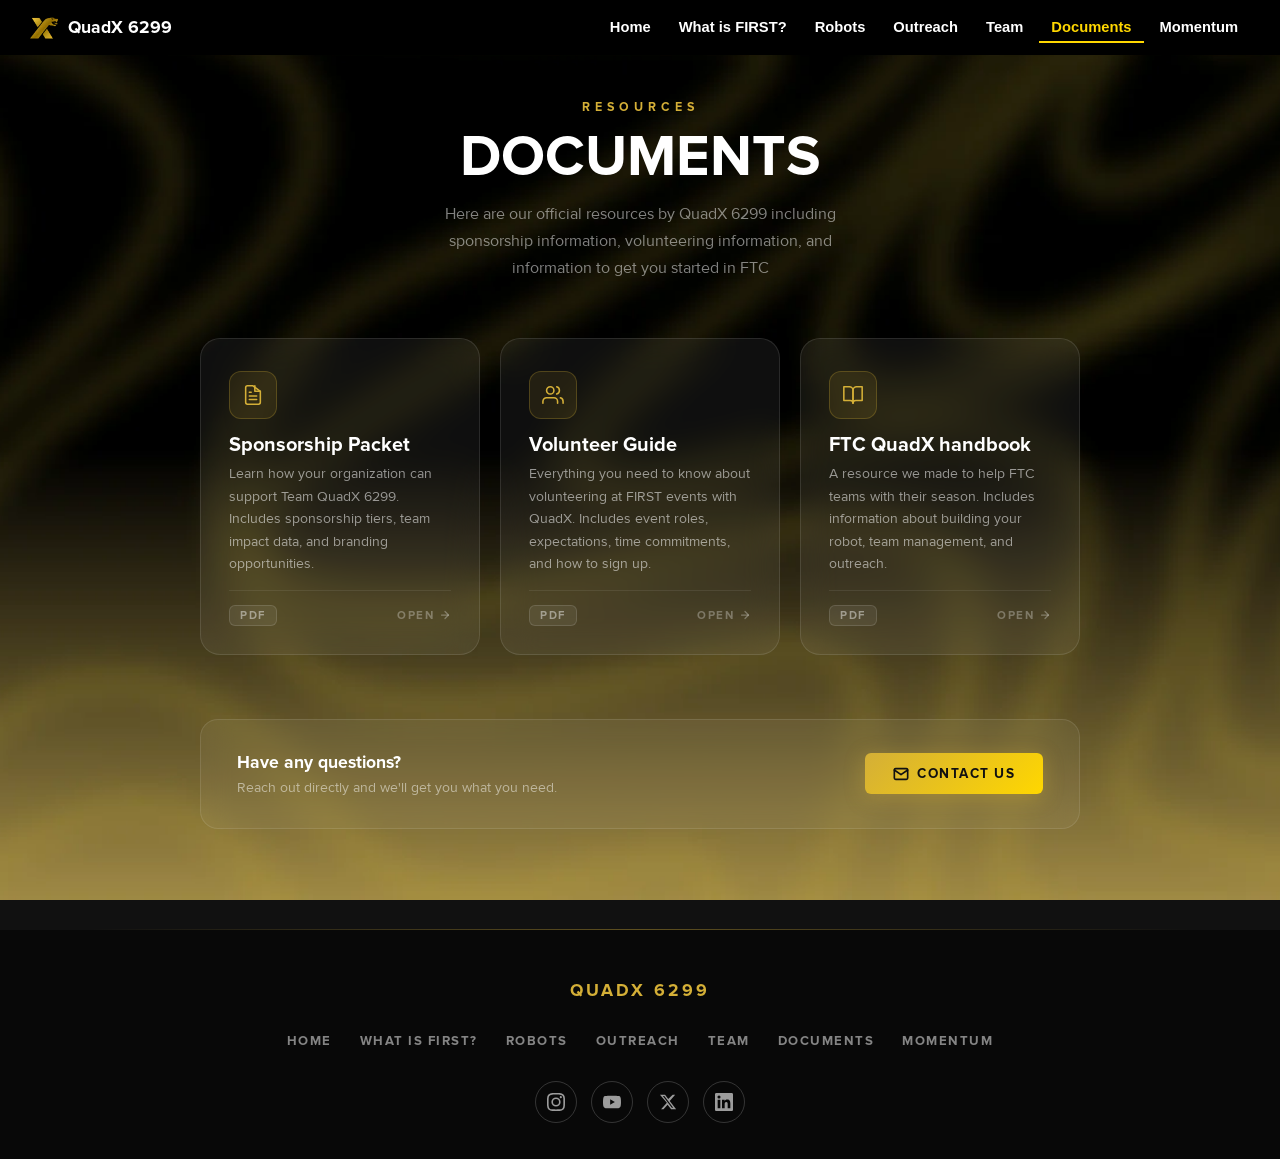
==== docs.html @ aa4e90a4 "Add files via upload" ====
<!DOCTYPE html>
<html lang="en">
<head>
  <meta charset="UTF-8">
  <meta name="viewport" content="width=device-width, initial-scale=1.0">
  <title>Documents – QuadX 6299</title>
  <link rel="icon" type="image/webp" href="GOLD-Logo.webp">
  <script src="shared.js"></script>
  <style>
    @font-face {
      font-family: 'Proxima Nova';
      font-weight: 400;
      font-style: normal;
      src: url('Proxima-Nova/proximanova_regular.ttf') format('truetype');
    }
    @font-face {
      font-family: 'Proxima Nova';
      font-weight: 700;
      font-style: normal;
      src: url('Proxima-Nova/proximanova_bold.otf') format('opentype');
    }
    @font-face {
      font-family: 'Proxima Nova';
      font-weight: 900;
      font-style: normal;
      src: url('Proxima-Nova/proximanova_bold.otf') format('opentype');
    }

    :root {
      --font-primary: 'Proxima Nova', Arial, Helvetica, sans-serif;
      --gold:  #D4AF37;
      --gold2: #FFD700;
      --nav-h: 55px;
    }

    *, *::before, *::after { box-sizing: border-box; }

    html, body {
      margin: 0; padding: 0;
      overflow-x: hidden;
      min-height: 100vh;
      font-family: var(--font-primary);
      color: #fff;
      background-color: #111;
    }

    body {
      background-image: url(website-background.webp);
      background-size: cover;
      background-position: center;
      background-repeat: no-repeat;
      background-attachment: fixed;
    }

    main { padding-top: var(--nav-h); }

    /* ── SCROLL REVEAL ── */
    @keyframes fadeSlideUp {
      from { opacity: 0; transform: translateY(32px); }
      to   { opacity: 1; transform: translateY(0); }
    }
    .reveal { opacity: 0; transform: translateY(32px); }
    .reveal.visible { animation: fadeSlideUp 0.65s cubic-bezier(0.22, 1, 0.36, 1) forwards; }
    .reveal.d1 { animation-delay: 0.06s; }
    .reveal.d2 { animation-delay: 0.14s; }
    .reveal.d3 { animation-delay: 0.22s; }
    .reveal.d4 { animation-delay: 0.30s; }
    .reveal.d5 { animation-delay: 0.38s; }

    /* ── PAGE WRAPPER ── */
    #docs-page {
      padding: 60px 5% 100px;
      display: flex;
      flex-direction: column;
      align-items: center;
    }

    /* ── PAGE HEADER ── */
    .page-header {
      text-align: center;
      margin-bottom: 56px;
      padding: 40px 0 0;
    }

    .section-label {
      font-size: 0.78rem;
      font-weight: 700;
      letter-spacing: 5px;
      text-transform: uppercase;
      color: var(--gold);
      display: block;
      margin-bottom: 14px;
    }

    .page-title {
      font-family: var(--font-primary);
      font-weight: 900;
      font-size: clamp(2.4rem, 5vw, 3.6rem);
      margin: 0 0 14px;
      line-height: 1;
      color: #fff;
    }

    .page-subtitle {
      font-size: 1rem;
      color: rgba(255,255,255,0.5);
      max-width: 460px;
      line-height: 1.7;
      margin: 0 auto;
    }

    /* ── DOCS GRID ── */
    .docs-grid {
      display: grid;
      grid-template-columns: repeat(auto-fit, minmax(280px, 1fr));
      gap: 20px;
      width: 100%;
      max-width: 880px;
    }

    /* ── DOC CARD ── */
    .doc-card {
      position: relative;
      background: rgba(255,255,255,0.06);
      backdrop-filter: blur(18px);
      -webkit-backdrop-filter: blur(18px);
      border: 1px solid rgba(255,255,255,0.11);
      border-radius: 20px;
      padding: 32px 28px 28px;
      display: flex;
      flex-direction: column;
      gap: 14px;
      text-decoration: none;
      color: #fff;
      overflow: hidden;
      transition: transform 0.35s cubic-bezier(0.22, 1, 0.36, 1),
                  border-color 0.3s ease,
                  background 0.3s ease,
                  box-shadow 0.3s ease;
    }

    /* Subtle gold shimmer on top edge */
    .doc-card::before {
      content: '';
      position: absolute;
      top: 0; left: 0; right: 0;
      height: 1px;
      background: linear-gradient(90deg, transparent, rgba(212,175,55,0.5), transparent);
      opacity: 0;
      transition: opacity 0.3s ease;
    }

    .doc-card:hover {
      transform: translateY(-6px) scale(1.015);
      border-color: rgba(212,175,55,0.4);
      background: rgba(255,255,255,0.1);
      box-shadow: 0 16px 48px rgba(0,0,0,0.4), 0 0 0 1px rgba(212,175,55,0.1);
    }

    .doc-card:hover::before { opacity: 1; }

    /* ── CARD ICON ── */
    .doc-icon {
      width: 48px;
      height: 48px;
      border-radius: 12px;
      background: rgba(212,175,55,0.1);
      border: 1px solid rgba(212,175,55,0.25);
      display: flex;
      align-items: center;
      justify-content: center;
      flex-shrink: 0;
      transition: background 0.3s ease, border-color 0.3s ease;
    }

    .doc-card:hover .doc-icon {
      background: rgba(212,175,55,0.18);
      border-color: rgba(212,175,55,0.5);
    }

    .doc-icon svg {
      width: 22px;
      height: 22px;
      stroke: var(--gold);
      fill: none;
      stroke-width: 1.7;
      stroke-linecap: round;
      stroke-linejoin: round;
    }

    /* ── CARD TEXT ── */
    .doc-info { flex: 1; }

    .doc-type {
      font-size: 0.68rem;
      font-weight: 700;
      letter-spacing: 3px;
      text-transform: uppercase;
      color: var(--gold);
      opacity: 0.75;
      margin-bottom: 6px;
    }

    .doc-name {
      font-family: var(--font-primary);
      font-weight: 900;
      font-size: 1.25rem;
      color: #fff;
      margin: 0 0 6px;
      line-height: 1.2;
    }

    .doc-desc {
      font-size: 0.88rem;
      color: rgba(255,255,255,0.55);
      line-height: 1.6;
      margin: 0;
    }

    /* ── CARD FOOTER ── */
    .doc-footer {
      display: flex;
      align-items: center;
      justify-content: space-between;
      padding-top: 14px;
      border-top: 1px solid rgba(255,255,255,0.08);
    }

    .doc-format {
      display: inline-flex;
      align-items: center;
      gap: 5px;
      background: rgba(255,255,255,0.07);
      border: 1px solid rgba(255,255,255,0.12);
      border-radius: 6px;
      padding: 3px 10px;
      font-size: 0.7rem;
      font-weight: 700;
      letter-spacing: 1.5px;
      text-transform: uppercase;
      color: rgba(255,255,255,0.45);
    }

    .doc-arrow {
      display: inline-flex;
      align-items: center;
      gap: 5px;
      font-size: 0.72rem;
      font-weight: 700;
      letter-spacing: 1.5px;
      text-transform: uppercase;
      color: rgba(255,255,255,0.3);
      transition: color 0.2s, gap 0.2s;
    }

    .doc-arrow svg {
      width: 12px;
      height: 12px;
      stroke: currentColor;
      fill: none;
      stroke-width: 2.5;
      stroke-linecap: round;
      stroke-linejoin: round;
      transition: transform 0.2s;
    }

    .doc-card:hover .doc-arrow {
      color: var(--gold);
      gap: 8px;
    }

    .doc-card:hover .doc-arrow svg { transform: translateX(2px); }

    /* ── SECTION DIVIDER ── */
    .section-divider {
      width: 90%;
      max-width: 1100px;
      margin: 0 auto;
      height: 1px;
      background: linear-gradient(90deg, transparent, rgba(212,175,55,0.4), transparent);
    }

    /* ── CONTACT NUDGE ── */
    .contact-nudge {
      margin-top: 64px;
      width: 100%;
      max-width: 880px;
      background: rgba(255,255,255,0.05);
      backdrop-filter: blur(14px);
      -webkit-backdrop-filter: blur(14px);
      border: 1px solid rgba(255,255,255,0.1);
      border-radius: 18px;
      padding: 32px 36px;
      display: flex;
      align-items: center;
      justify-content: space-between;
      gap: 24px;
      flex-wrap: wrap;
    }

    .nudge-text h3 {
      font-family: var(--font-primary);
      font-weight: 900;
      font-size: 1.1rem;
      margin: 0 0 6px;
    }

    .nudge-text p {
      font-size: 0.9rem;
      color: rgba(255,255,255,0.5);
      margin: 0;
    }

    .nudge-btn {
      display: inline-flex;
      align-items: center;
      gap: 8px;
      padding: 12px 28px;
      background: linear-gradient(135deg, #D4AF37, #FFD700);
      color: #111;
      font-family: var(--font-primary);
      font-weight: 900;
      font-size: 0.85rem;
      letter-spacing: 1.5px;
      text-transform: uppercase;
      text-decoration: none;
      border-radius: 6px;
      transition: transform 0.25s ease, box-shadow 0.25s ease;
      box-shadow: 0 4px 20px rgba(212,175,55,0.35);
      white-space: nowrap;
    }

    .nudge-btn:hover {
      transform: translateY(-2px);
      box-shadow: 0 8px 32px rgba(212,175,55,0.5);
    }

    /* ── FOOTER ── */
    footer { padding: 50px 40px 36px; display: flex; flex-direction: column; align-items: center; gap: 28px; background: rgba(0,0,0,0.55); }
    .footer-logo { font-size: 1.1rem; font-weight: 900; letter-spacing: 3px; text-transform: uppercase; color: var(--gold); }
    .footer-links { display: flex; flex-wrap: wrap; gap: 6px 4px; justify-content: center; }
    .footer-links a { color: rgba(255,255,255,0.5); text-decoration: none; font-size: 0.82rem; font-weight: 700; letter-spacing: 1.5px; text-transform: uppercase; padding: 4px 12px; transition: color 0.2s; }
    .footer-links a:hover { color: var(--gold); }
    .social-links { display: flex; gap: 14px; }
    .social-link { width: 42px; height: 42px; border: 1.5px solid rgba(255,255,255,0.18); border-radius: 50%; display: flex; align-items: center; justify-content: center; color: rgba(255,255,255,0.6); text-decoration: none; transition: border-color 0.25s, color 0.25s, transform 0.25s; }
    .social-link:hover { border-color: var(--gold); color: var(--gold); transform: translateY(-3px); box-shadow: 0 0 12px rgba(212,175,55,0.7), 0 0 30px rgba(212,175,55,0.35); }
    .social-link svg { width: 18px; height: 18px; fill: currentColor; }

    /* ── RESPONSIVE ── */
    @media (max-width: 620px) {
      .docs-grid { grid-template-columns: 1fr; }
      .contact-nudge { flex-direction: column; text-align: center; }
    }
  </style>
</head>
<body>
  <div id="nav-mount"></div>

  <main id="docs-page">

    <!-- ── PAGE HEADER ── -->
    <header class="page-header">
      <span class="section-label reveal">Resources</span>
      <h1 class="page-title reveal d1">DOCUMENTS</h1>
      <p class="page-subtitle reveal d2">Here are our official resources by QuadX 6299 including sponsorship information, volunteering information, and information to get you started in FTC</p>
    </header>

    <!-- ── DOC CARDS ── -->
    <div class="docs-grid">

      <!-- Sponsorship Packet -->
      <a class="doc-card reveal d1" href="sponsor.pdf" target="_blank" rel="noopener">
        <div class="doc-icon">
          <svg viewBox="0 0 24 24">
            <path d="M12 2H6a2 2 0 0 0-2 2v16a2 2 0 0 0 2 2h12a2 2 0 0 0 2-2V8z"/>
            <polyline points="14 2 14 8 20 8"/>
            <line x1="16" y1="13" x2="8" y2="13"/>
            <line x1="16" y1="17" x2="8" y2="17"/>
            <polyline points="10 9 9 9 8 9"/>
          </svg>
        </div>
        <div class="doc-info">
          <h2 class="doc-name">Sponsorship Packet</h2>
          <p class="doc-desc">Learn how your organization can support Team QuadX 6299. Includes sponsorship tiers, team impact data, and branding opportunities.</p>
        </div>
        <div class="doc-footer">
          <span class="doc-format">PDF</span>
          <span class="doc-arrow">
            Open
            <svg viewBox="0 0 24 24"><line x1="5" y1="12" x2="19" y2="12"/><polyline points="12 5 19 12 12 19"/></svg>
          </span>
        </div>
      </a>

      <!-- Volunteer Guide -->
      <a class="doc-card reveal d2" href="volunteer.pdf" target="_blank" rel="noopener">
        <div class="doc-icon">
          <svg viewBox="0 0 24 24">
            <path d="M17 21v-2a4 4 0 0 0-4-4H5a4 4 0 0 0-4 4v2"/>
            <circle cx="9" cy="7" r="4"/>
            <path d="M23 21v-2a4 4 0 0 0-3-3.87"/>
            <path d="M16 3.13a4 4 0 0 1 0 7.75"/>
          </svg>
        </div>
        <div class="doc-info">
          <h2 class="doc-name">Volunteer Guide</h2>
          <p class="doc-desc">Everything you need to know about volunteering at FIRST events with QuadX. Includes event roles, expectations, time commitments, and how to sign up.</p>
        </div>
        <div class="doc-footer">
          <span class="doc-format">PDF</span>
          <span class="doc-arrow">
            Open
            <svg viewBox="0 0 24 24"><line x1="5" y1="12" x2="19" y2="12"/><polyline points="12 5 19 12 12 19"/></svg>
          </span>
        </div>
      </a>

      <!-- FTC Game Manual -->
      <a class="doc-card reveal d3" href="https://ftc-resources.firstinspires.org/file/ftc/game/manual" target="_blank" rel="noopener">
        <div class="doc-icon">
          <svg viewBox="0 0 24 24">
            <path d="M2 3h6a4 4 0 0 1 4 4v14a3 3 0 0 0-3-3H2z"/>
            <path d="M22 3h-6a4 4 0 0 0-4 4v14a3 3 0 0 1 3-3h7z"/>
          </svg>
        </div>
        <div class="doc-info">
          <h2 class="doc-name">FTC QuadX handbook</h2>
          <p class="doc-desc">A resource we made to help FTC teams with their season. Includes information about building your robot, team management, and outreach.</p>
        </div>
        <div class="doc-footer">
          <span class="doc-format">PDF</span>
          <span class="doc-arrow">
            Open
            <svg viewBox="0 0 24 24"><line x1="5" y1="12" x2="19" y2="12"/><polyline points="12 5 19 12 12 19"/></svg>
          </span>
        </div>
      </a>

    </div>

    <!-- ── CONTACT NUDGE ── -->
    <div class="contact-nudge reveal">
      <div class="nudge-text">
        <h3>Have any questions?</h3>
        <p>Reach out directly and we'll get you what you need.</p>
      </div>
      <a href="mailto:teamquadx6299@gmail.com" class="nudge-btn">
        <svg width="16" height="16" viewBox="0 0 24 24" fill="none" stroke="currentColor" stroke-width="2.5" stroke-linecap="round" stroke-linejoin="round"><path d="M4 4h16c1.1 0 2 .9 2 2v12c0 1.1-.9 2-2 2H4c-1.1 0-2-.9-2-2V6c0-1.1.9-2 2-2z"/><polyline points="22,6 12,13 2,6"/></svg>
        Contact Us
      </a>
    </div>

  </main>

  <div class="section-divider"></div>

  <footer>
    <div class="footer-logo">QuadX 6299</div>
    <div class="footer-links">
      <a href="index.html">Home</a>
      <a href="first.html">What is FIRST?</a>
      <a href="robots.html">Robots</a>
      <a href="outreach.html">Outreach</a>
      <a href="team.html">Team</a>
      <a href="docs.html">Documents</a>
      <a href="momentum.html">Momentum</a>
    </div>
    <div class="social-links">
      <a href="https://instagram.com/YOUR_HANDLE" class="social-link" target="_blank" rel="noopener" aria-label="Instagram">
        <svg viewBox="0 0 24 24"><path d="M12 2.163c3.204 0 3.584.012 4.85.07 3.252.148 4.771 1.691 4.919 4.919.058 1.265.069 1.645.069 4.849 0 3.205-.012 3.584-.069 4.849-.149 3.225-1.664 4.771-4.919 4.919-1.266.058-1.644.07-4.85.07-3.204 0-3.584-.012-4.849-.07-3.26-.149-4.771-1.699-4.919-4.92-.058-1.265-.07-1.644-.07-4.849 0-3.204.013-3.583.07-4.849.149-3.227 1.664-4.771 4.919-4.919 1.266-.057 1.645-.069 4.849-.069zM12 0C8.741 0 8.333.014 7.053.072 2.695.272.273 2.69.073 7.052.014 8.333 0 8.741 0 12c0 3.259.014 3.668.072 4.948.2 4.358 2.618 6.78 6.98 6.98C8.333 23.986 8.741 24 12 24c3.259 0 3.668-.014 4.948-.072 4.354-.2 6.782-2.618 6.979-6.98.059-1.28.073-1.689.073-4.948 0-3.259-.014-3.667-.072-4.947-.196-4.354-2.617-6.78-6.979-6.98C15.668.014 15.259 0 12 0zm0 5.838a6.162 6.162 0 1 0 0 12.324 6.162 6.162 0 0 0 0-12.324zM12 16a4 4 0 1 1 0-8 4 4 0 0 1 0 8zm6.406-11.845a1.44 1.44 0 1 0 0 2.881 1.44 1.44 0 0 0 0-2.881z"/></svg>
      </a>
      <a href="https://youtube.com/@YOUR_CHANNEL" class="social-link" target="_blank" rel="noopener" aria-label="YouTube">
        <svg viewBox="0 0 24 24"><path d="M23.498 6.186a3.016 3.016 0 0 0-2.122-2.136C19.505 3.545 12 3.545 12 3.545s-7.505 0-9.377.505A3.017 3.017 0 0 0 .502 6.186C0 8.07 0 12 0 12s0 3.93.502 5.814a3.016 3.016 0 0 0 2.122 2.136c1.871.505 9.376.505 9.376.505s7.505 0 9.377-.505a3.015 3.015 0 0 0 2.122-2.136C24 15.93 24 12 24 12s0-3.93-.502-5.814zM9.545 15.568V8.432L15.818 12l-6.273 3.568z"/></svg>
      </a>
      <a href="https://x.com/YOUR_HANDLE" class="social-link" target="_blank" rel="noopener" aria-label="X / Twitter">
        <svg viewBox="0 0 24 24"><path d="M18.244 2.25h3.308l-7.227 8.26 8.502 11.24H16.17l-4.714-6.231-5.401 6.231H2.747l7.73-8.835L1.254 2.25H8.08l4.259 5.631 5.905-5.631zm-1.161 17.52h1.833L7.084 4.126H5.117z"/></svg>
      </a>
      <a href="https://linkedin.com/company/YOUR_PAGE" class="social-link" target="_blank" rel="noopener" aria-label="LinkedIn">
        <svg viewBox="0 0 24 24"><path d="M20.447 20.452h-3.554v-5.569c0-1.328-.027-3.037-1.852-3.037-1.853 0-2.136 1.445-2.136 2.939v5.667H9.351V9h3.414v1.561h.046c.477-.9 1.637-1.85 3.37-1.85 3.601 0 4.267 2.37 4.267 5.455v6.286zM5.337 7.433a2.062 2.062 0 0 1-2.063-2.065 2.064 2.064 0 1 1 2.063 2.065zm1.782 13.019H3.555V9h3.564v11.452zM22.225 0H1.771C.792 0 0 .774 0 1.729v20.542C0 23.227.792 24 1.771 24h20.451C23.2 24 24 23.227 24 22.271V1.729C24 .774 23.2 0 22.222 0h.003z"/></svg>
      </a>
    </div>
  </footer>

  <script>document.addEventListener('DOMContentLoaded', () => renderNav('docs'));</script>

  <script>
    const observer = new IntersectionObserver((entries) => {
      entries.forEach(entry => {
        if (entry.isIntersecting) {
          entry.target.classList.add('visible');
          observer.unobserve(entry.target);
        }
      });
    }, { threshold: 0.1 });

    document.addEventListener('DOMContentLoaded', () => {
      document.querySelectorAll('.reveal').forEach(el => observer.observe(el));
    });
  </script>
</body>
</html>
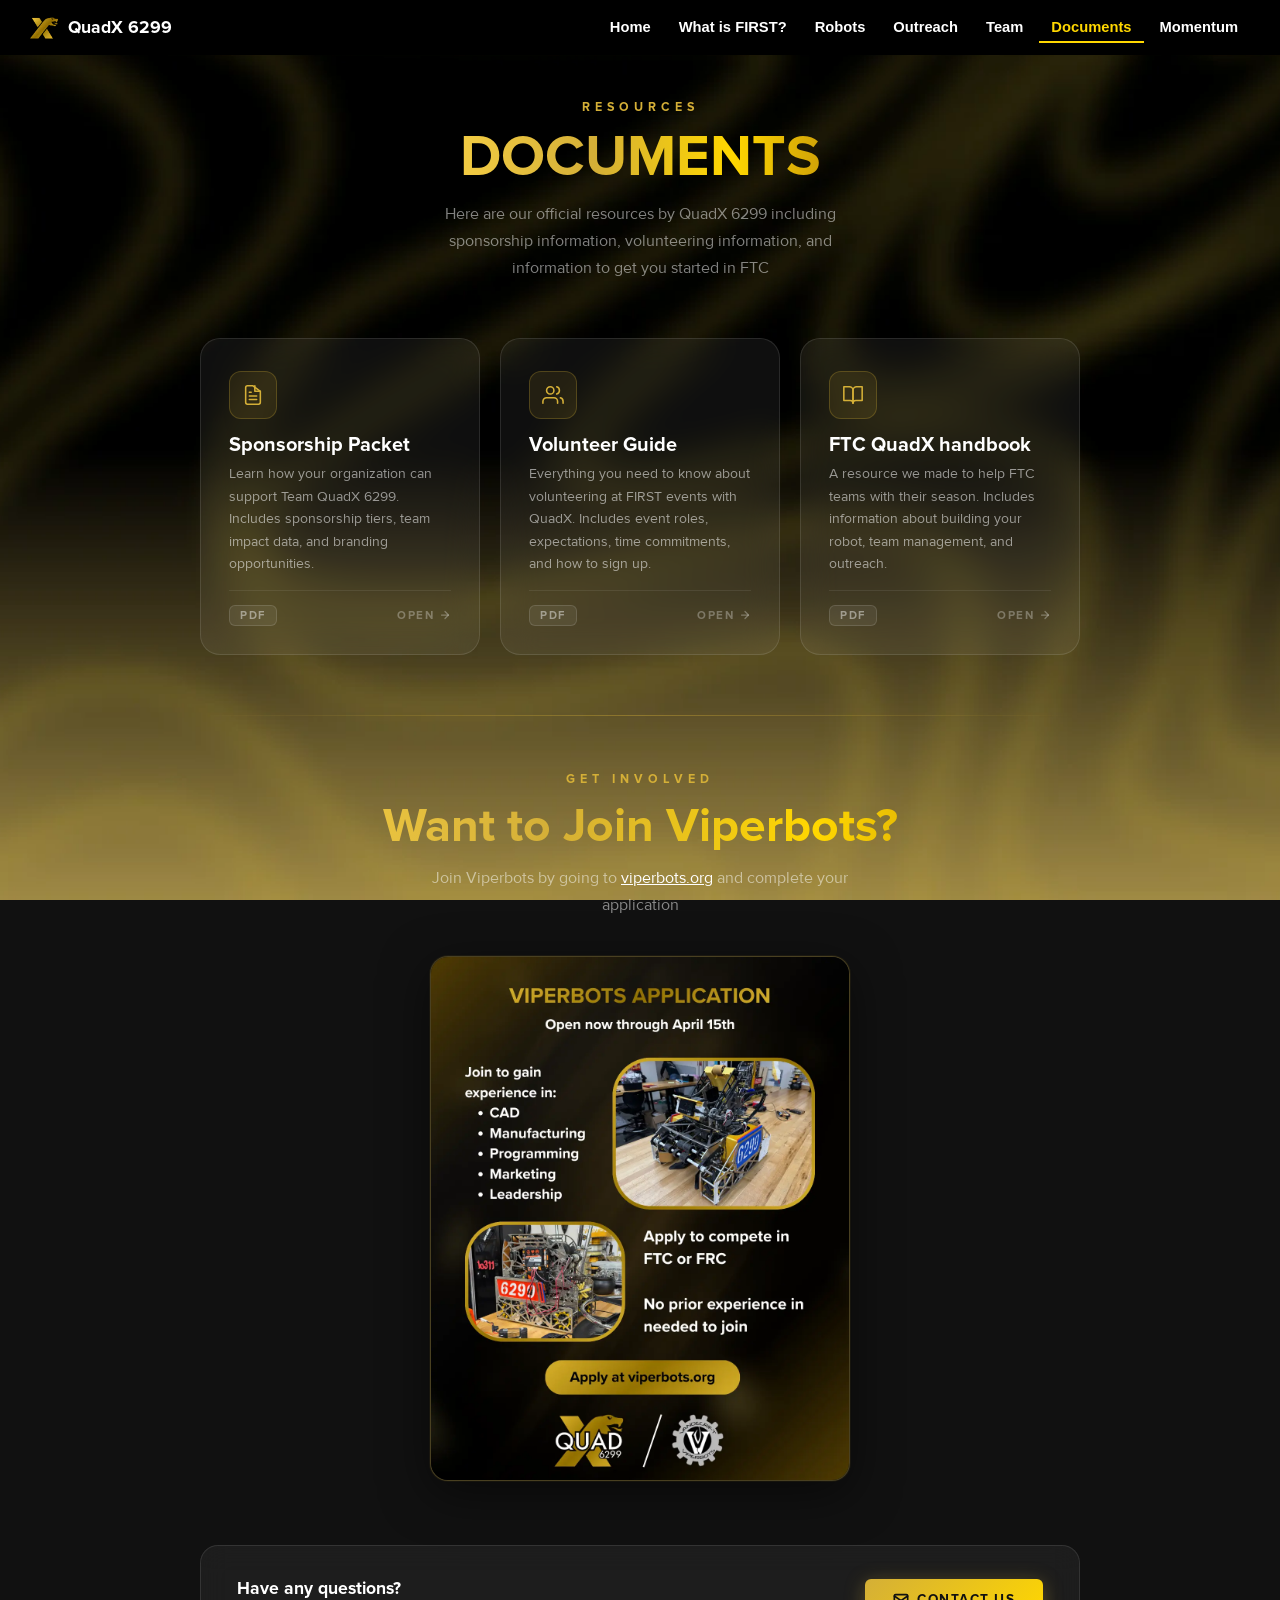
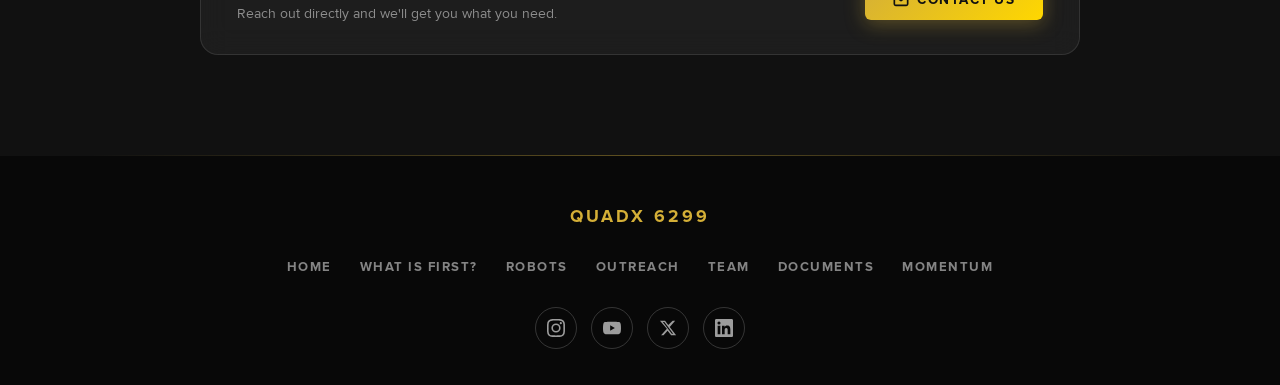
==== commit e5d4bd27: "Add files via upload" ====
--- a/docs.html
+++ b/docs.html
@@ -98,7 +98,11 @@
       font-size: clamp(2.4rem, 5vw, 3.6rem);
       margin: 0 0 14px;
       line-height: 1;
-      color: #fff;
+      /* Gold gradient matching index.html */
+      background: linear-gradient(90deg, #ffd748 0%, #D4AF37 40%, #FFD700 70%, #b8860b 100%);
+      -webkit-background-clip: text;
+      -webkit-text-fill-color: transparent;
+      background-clip: text;
     }
 
     .page-subtitle {
@@ -139,7 +143,6 @@
                   box-shadow 0.3s ease;
     }
 
-    /* Subtle gold shimmer on top edge */
     .doc-card::before {
       content: '';
       position: absolute;
@@ -264,12 +267,83 @@
       transition: transform 0.2s;
     }
 
-    .doc-card:hover .doc-arrow {
-      color: var(--gold);
-      gap: 8px;
-    }
-
+    .doc-card:hover .doc-arrow { color: var(--gold); gap: 8px; }
     .doc-card:hover .doc-arrow svg { transform: translateX(2px); }
+
+    /* ── GOLD DIVIDER ── */
+    .gold-divider {
+      width: 90%;
+      max-width: 880px;
+      height: 1px;
+      background: linear-gradient(90deg, transparent, rgba(212,175,55,0.4), transparent);
+      border: none;
+      margin: 60px auto 0;
+    }
+
+    /* ── JOIN SECTION ── */
+    .join-section {
+      width: 100%;
+      max-width: 880px;
+      margin-top: 56px;
+    }
+
+    .join-header {
+      text-align: center;
+      margin-bottom: 36px;
+    }
+
+    .join-title {
+      font-family: var(--font-primary);
+      font-weight: 900;
+      font-size: clamp(2rem, 4vw, 3rem);
+      margin: 0 0 14px;
+      line-height: 1.05;
+      background: linear-gradient(90deg, #ffd748 0%, #D4AF37 40%, #FFD700 70%, #b8860b 100%);
+      -webkit-background-clip: text;
+      -webkit-text-fill-color: transparent;
+      background-clip: text;
+    }
+
+    .join-subtitle {
+      font-size: 1rem;
+      color: rgba(255,255,255,0.5);
+      max-width: 480px;
+      line-height: 1.7;
+      margin: 0 auto;
+    }
+
+    .join-form-card {
+      position: relative;
+      background: rgba(255,255,255,0.06);
+      backdrop-filter: blur(18px);
+      -webkit-backdrop-filter: blur(18px);
+      border: 1px solid rgba(255,255,255,0.11);
+      border-radius: 20px;
+      padding: 36px 32px;
+      overflow: hidden;
+      transition: border-color 0.3s ease;
+    }
+
+    /* Gold shimmer top edge */
+    .join-form-card::before {
+      content: '';
+      position: absolute;
+      top: 0; left: 0; right: 0;
+      height: 1px;
+      background: linear-gradient(90deg, transparent, rgba(212,175,55,0.55), transparent);
+    }
+
+    .join-form-card:hover {
+      border-color: rgba(212,175,55,0.3);
+    }
+
+    .join-form-card iframe {
+      display: block;
+      width: 100%;
+      min-height: 480px;
+      border: none;
+      background: transparent;
+    }
 
     /* ── SECTION DIVIDER ── */
     .section-divider {
@@ -346,10 +420,67 @@
     .social-link:hover { border-color: var(--gold); color: var(--gold); transform: translateY(-3px); box-shadow: 0 0 12px rgba(212,175,55,0.7), 0 0 30px rgba(212,175,55,0.35); }
     .social-link svg { width: 18px; height: 18px; fill: currentColor; }
 
+    /* ── FLYER ── */
+    .flyer-wrap {
+      display: flex;
+      justify-content: center;
+    }
+
+    /* Constrains width so 4:5 doesn't get huge on wide screens */
+    .flyer-frame {
+      width: 100%;
+      max-width: 420px;
+      aspect-ratio: 4 / 5;
+      border-radius: 18px;
+      overflow: hidden;
+      border: 1px solid rgba(212,175,55,0.25);
+      box-shadow: 0 12px 48px rgba(0,0,0,0.5), 0 0 0 1px rgba(212,175,55,0.08);
+      background: rgba(255,255,255,0.04);
+      position: relative;
+      transition: transform 0.35s cubic-bezier(0.22,1,0.36,1), box-shadow 0.35s ease;
+    }
+
+    .flyer-frame:hover {
+      transform: translateY(-6px) scale(1.012);
+      box-shadow: 0 20px 64px rgba(0,0,0,0.6), 0 0 0 1px rgba(212,175,55,0.22);
+    }
+
+    .flyer-img {
+      width: 100%;
+      height: 100%;
+      object-fit: cover;
+      display: block;
+    }
+
+    .flyer-placeholder {
+      width: 100%;
+      height: 100%;
+      display: flex;
+      flex-direction: column;
+      align-items: center;
+      justify-content: center;
+      gap: 16px;
+      color: rgba(255,255,255,0.3);
+      font-family: var(--font-primary);
+      font-size: 0.9rem;
+      text-align: center;
+      padding: 24px;
+      border: 2px dashed rgba(212,175,55,0.2);
+      border-radius: 18px;
+    }
+
+    .flyer-placeholder svg {
+      width: 48px;
+      height: 48px;
+      opacity: 0.35;
+      stroke: var(--gold);
+    }
+
     /* ── RESPONSIVE ── */
     @media (max-width: 620px) {
       .docs-grid { grid-template-columns: 1fr; }
       .contact-nudge { flex-direction: column; text-align: center; }
+      .flyer-frame { max-width: 320px; }
     }
   </style>
 </head>
@@ -415,7 +546,7 @@
         </div>
       </a>
 
-      <!-- FTC Game Manual -->
+      <!-- FTC QuadX Handbook -->
       <a class="doc-card reveal d3" href="https://ftc-resources.firstinspires.org/file/ftc/game/manual" target="_blank" rel="noopener">
         <div class="doc-icon">
           <svg viewBox="0 0 24 24">
@@ -436,7 +567,44 @@
         </div>
       </a>
 
-    </div>
+    </div><!-- /docs-grid -->
+
+    <!-- ── GOLD DIVIDER ── -->
+    <hr class="gold-divider reveal">
+
+    <!-- ── JOIN VIPERBOTS SECTION ── -->
+    <div class="join-section">
+
+      <div class="join-header reveal">
+        <span class="section-label">Get Involved</span>
+        <h2 class="join-title">Want to Join Viperbots?</h2>
+        <style>
+  a { color: white} /* Changes color and removes underline */
+</style>
+
+        <p class="join-subtitle">Join Viperbots by going to <a href="https://viperbots.org">viperbots.org</a> and complete your application</p>
+      </div>
+
+      <!-- 4:5 vertical flyer — replace join-flyer.webp with your actual file -->
+      <div class="flyer-wrap reveal d1">
+        <div class="flyer-frame">
+          <img
+            src="application.webp"
+            alt="Join Viperbots Flyer"
+            class="flyer-img"
+            onerror="this.style.display='none';this.nextElementSibling.style.display='flex'">
+          <!-- Placeholder shown if image is missing -->
+          <div class="flyer-placeholder" style="display:none;">
+            <svg viewBox="0 0 24 24" fill="none" stroke="currentColor" stroke-width="1.4" stroke-linecap="round" stroke-linejoin="round">
+              <rect x="3" y="3" width="18" height="18" rx="2"/><circle cx="8.5" cy="8.5" r="1.5"/>
+              <polyline points="21 15 16 10 5 21"/>
+            </svg>
+            <span>Add your flyer image<br><code style="font-size:0.75rem;opacity:0.6;">join-flyer.webp</code></span>
+          </div>
+        </div>
+      </div>
+
+    </div><!-- /join-section -->
 
     <!-- ── CONTACT NUDGE ── -->
     <div class="contact-nudge reveal">
@@ -497,5 +665,6 @@
       document.querySelectorAll('.reveal').forEach(el => observer.observe(el));
     });
   </script>
+
 </body>
 </html>
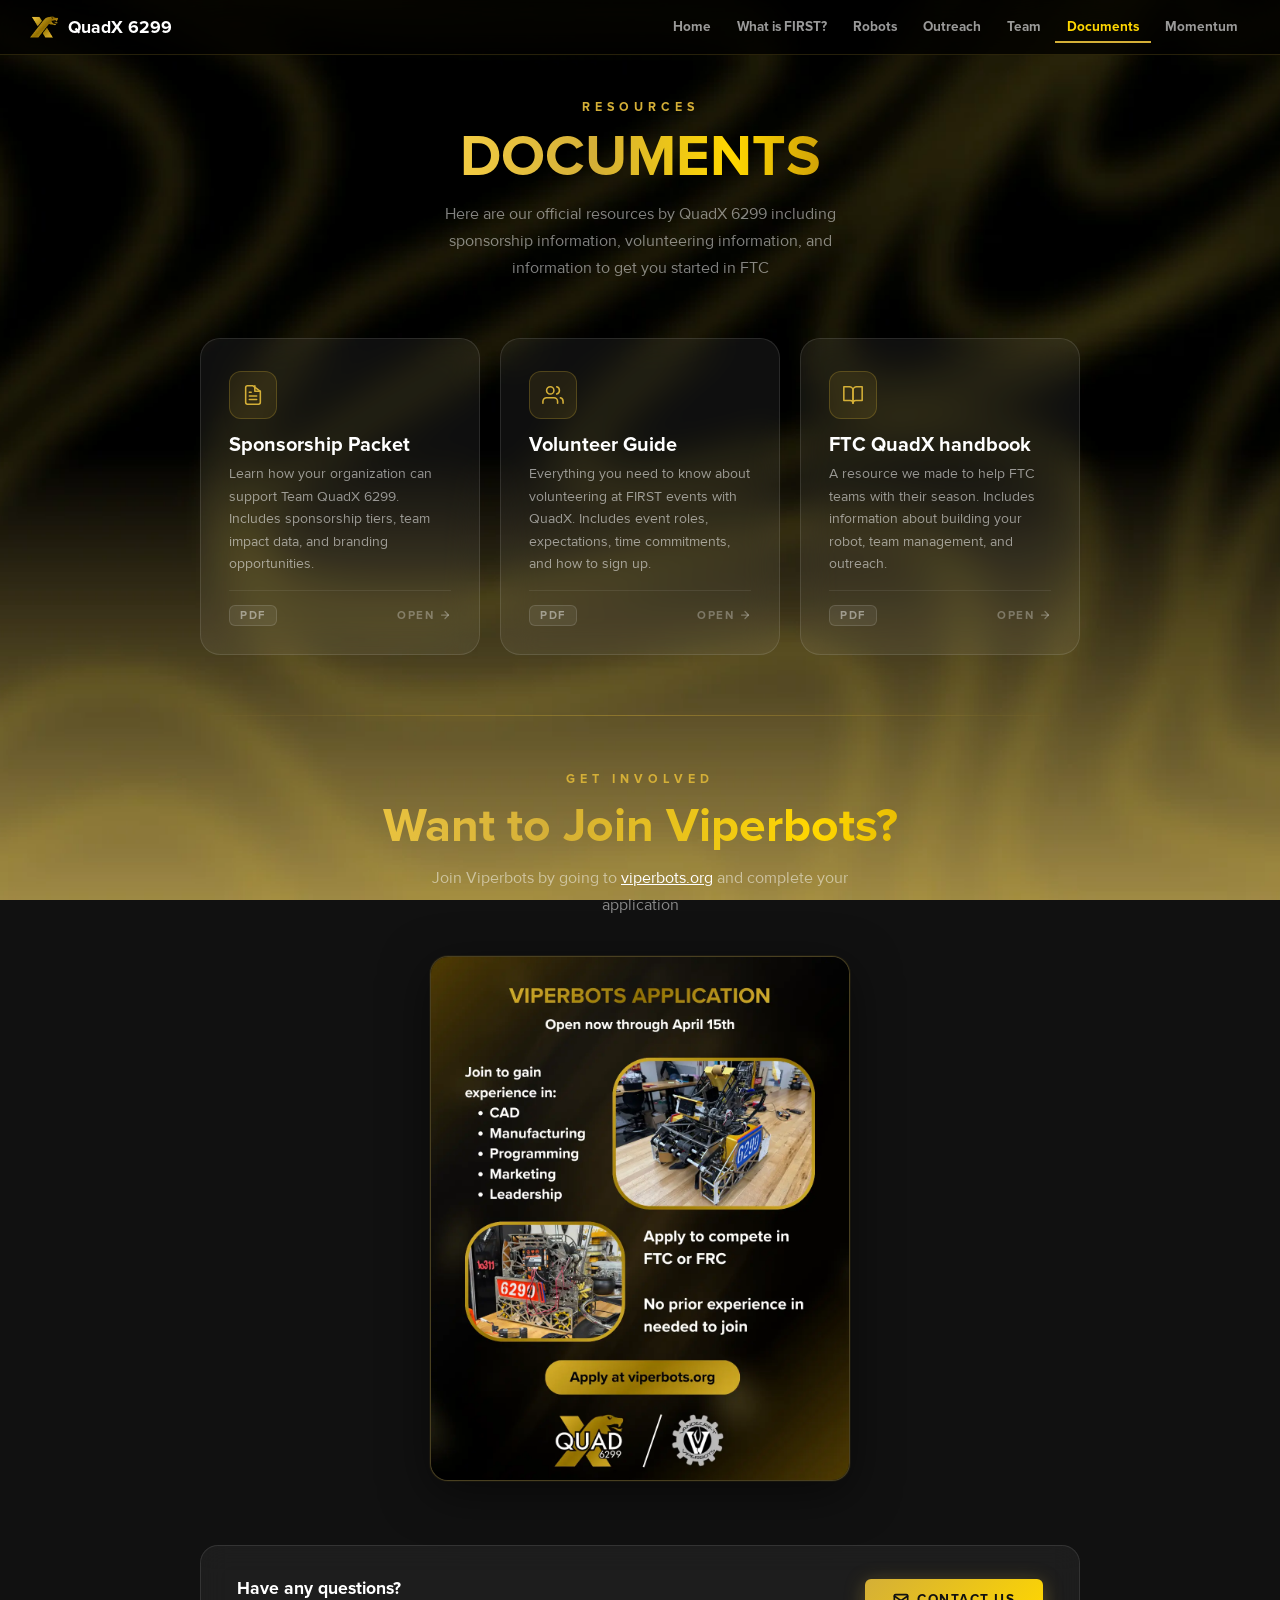
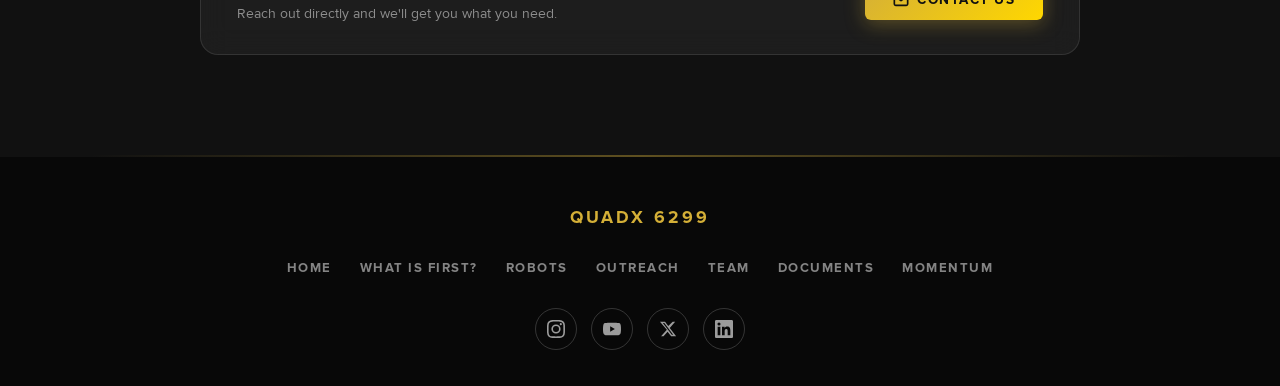
==== commit 5a2a4304: "Add files via upload" ====
--- a/docs.html
+++ b/docs.html
@@ -622,36 +622,19 @@
 
   <div class="section-divider"></div>
 
-  <footer>
-    <div class="footer-logo">QuadX 6299</div>
-    <div class="footer-links">
-      <a href="index.html">Home</a>
-      <a href="first.html">What is FIRST?</a>
-      <a href="robots.html">Robots</a>
-      <a href="outreach.html">Outreach</a>
-      <a href="team.html">Team</a>
-      <a href="docs.html">Documents</a>
-      <a href="momentum.html">Momentum</a>
-    </div>
-    <div class="social-links">
-      <a href="https://instagram.com/YOUR_HANDLE" class="social-link" target="_blank" rel="noopener" aria-label="Instagram">
-        <svg viewBox="0 0 24 24"><path d="M12 2.163c3.204 0 3.584.012 4.85.07 3.252.148 4.771 1.691 4.919 4.919.058 1.265.069 1.645.069 4.849 0 3.205-.012 3.584-.069 4.849-.149 3.225-1.664 4.771-4.919 4.919-1.266.058-1.644.07-4.85.07-3.204 0-3.584-.012-4.849-.07-3.26-.149-4.771-1.699-4.919-4.92-.058-1.265-.07-1.644-.07-4.849 0-3.204.013-3.583.07-4.849.149-3.227 1.664-4.771 4.919-4.919 1.266-.057 1.645-.069 4.849-.069zM12 0C8.741 0 8.333.014 7.053.072 2.695.272.273 2.69.073 7.052.014 8.333 0 8.741 0 12c0 3.259.014 3.668.072 4.948.2 4.358 2.618 6.78 6.98 6.98C8.333 23.986 8.741 24 12 24c3.259 0 3.668-.014 4.948-.072 4.354-.2 6.782-2.618 6.979-6.98.059-1.28.073-1.689.073-4.948 0-3.259-.014-3.667-.072-4.947-.196-4.354-2.617-6.78-6.979-6.98C15.668.014 15.259 0 12 0zm0 5.838a6.162 6.162 0 1 0 0 12.324 6.162 6.162 0 0 0 0-12.324zM12 16a4 4 0 1 1 0-8 4 4 0 0 1 0 8zm6.406-11.845a1.44 1.44 0 1 0 0 2.881 1.44 1.44 0 0 0 0-2.881z"/></svg>
-      </a>
-      <a href="https://youtube.com/@YOUR_CHANNEL" class="social-link" target="_blank" rel="noopener" aria-label="YouTube">
-        <svg viewBox="0 0 24 24"><path d="M23.498 6.186a3.016 3.016 0 0 0-2.122-2.136C19.505 3.545 12 3.545 12 3.545s-7.505 0-9.377.505A3.017 3.017 0 0 0 .502 6.186C0 8.07 0 12 0 12s0 3.93.502 5.814a3.016 3.016 0 0 0 2.122 2.136c1.871.505 9.376.505 9.376.505s7.505 0 9.377-.505a3.015 3.015 0 0 0 2.122-2.136C24 15.93 24 12 24 12s0-3.93-.502-5.814zM9.545 15.568V8.432L15.818 12l-6.273 3.568z"/></svg>
-      </a>
-      <a href="https://x.com/YOUR_HANDLE" class="social-link" target="_blank" rel="noopener" aria-label="X / Twitter">
-        <svg viewBox="0 0 24 24"><path d="M18.244 2.25h3.308l-7.227 8.26 8.502 11.24H16.17l-4.714-6.231-5.401 6.231H2.747l7.73-8.835L1.254 2.25H8.08l4.259 5.631 5.905-5.631zm-1.161 17.52h1.833L7.084 4.126H5.117z"/></svg>
-      </a>
-      <a href="https://linkedin.com/company/YOUR_PAGE" class="social-link" target="_blank" rel="noopener" aria-label="LinkedIn">
-        <svg viewBox="0 0 24 24"><path d="M20.447 20.452h-3.554v-5.569c0-1.328-.027-3.037-1.852-3.037-1.853 0-2.136 1.445-2.136 2.939v5.667H9.351V9h3.414v1.561h.046c.477-.9 1.637-1.85 3.37-1.85 3.601 0 4.267 2.37 4.267 5.455v6.286zM5.337 7.433a2.062 2.062 0 0 1-2.063-2.065 2.064 2.064 0 1 1 2.063 2.065zm1.782 13.019H3.555V9h3.564v11.452zM22.225 0H1.771C.792 0 0 .774 0 1.729v20.542C0 23.227.792 24 1.771 24h20.451C23.2 24 24 23.227 24 22.271V1.729C24 .774 23.2 0 22.222 0h.003z"/></svg>
-      </a>
-    </div>
-  </footer>
-
-  <script>document.addEventListener('DOMContentLoaded', () => renderNav('docs'));</script>
+<div id="footer-mount"></div>
 
   <script>
+    function initializeComponents() {
+      if (typeof renderNav === 'function' && typeof renderFooter === 'function') {
+        renderNav('docs');
+        renderFooter();
+      } else {
+        setTimeout(initializeComponents, 100);
+      }
+    }
+    document.addEventListener('DOMContentLoaded', initializeComponents);
+
     const observer = new IntersectionObserver((entries) => {
       entries.forEach(entry => {
         if (entry.isIntersecting) {
@@ -660,11 +643,7 @@
         }
       });
     }, { threshold: 0.1 });
-
-    document.addEventListener('DOMContentLoaded', () => {
-      document.querySelectorAll('.reveal').forEach(el => observer.observe(el));
-    });
+    document.querySelectorAll('.reveal').forEach(el => observer.observe(el));
   </script>
-
 </body>
-</html>
+</html>
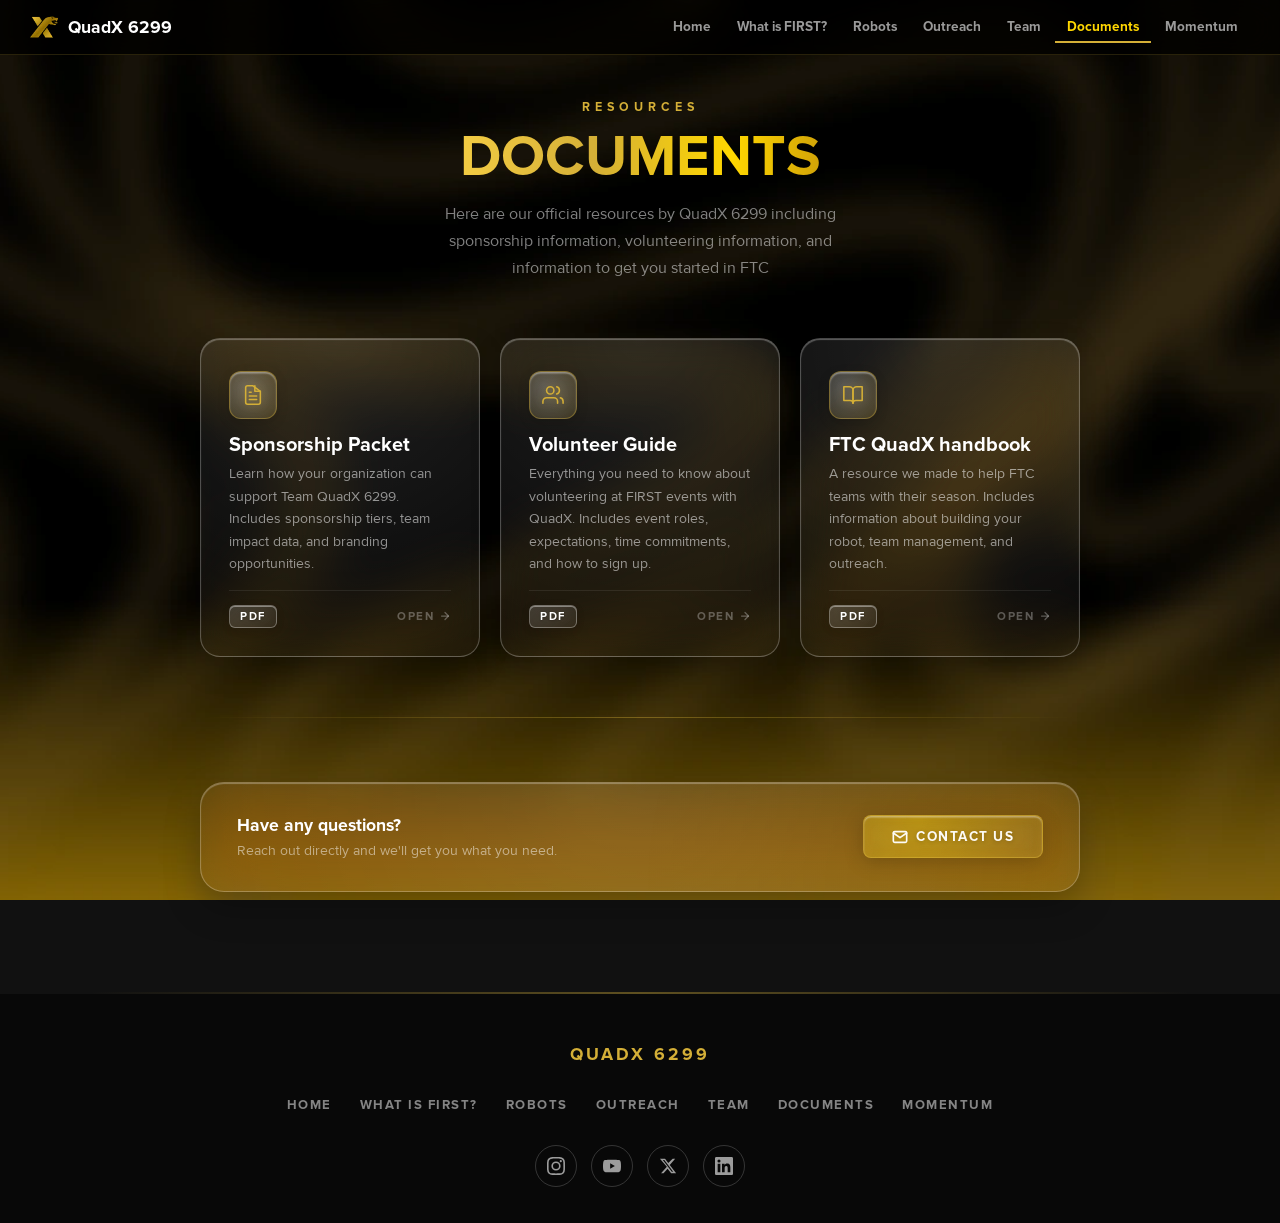
==== commit de5cf6b2: "Add files via upload" ====
--- a/docs.html
+++ b/docs.html
@@ -7,7 +7,7 @@
   <link rel="icon" type="image/webp" href="GOLD-Logo.webp">
   <script src="shared.js"></script>
   <style>
-    @font-face {
+   @font-face {
       font-family: 'Proxima Nova';
       font-weight: 400;
       font-style: normal;
@@ -19,6 +19,7 @@
       font-style: normal;
       src: url('Proxima-Nova/proximanova_bold.otf') format('opentype');
     }
+    /* We map 900 to the bold file as well so your heavy titles work */
     @font-face {
       font-family: 'Proxima Nova';
       font-weight: 900;
@@ -28,29 +29,25 @@
 
     :root {
       --font-primary: 'Proxima Nova', Arial, Helvetica, sans-serif;
-      --gold:  #D4AF37;
+      --gold: #D4AF37;
       --gold2: #FFD700;
       --nav-h: 55px;
     }
 
     *, *::before, *::after { box-sizing: border-box; }
 
-    html, body {
-      margin: 0; padding: 0;
+    body {
+      margin: 0;
       overflow-x: hidden;
       min-height: 100vh;
       font-family: var(--font-primary);
       color: #fff;
-      background-color: #111;
-    }
-
-    body {
-      background-image: url(website-background.webp);
+      background: #111 url(website-background.webp) no-repeat center center fixed;
       background-size: cover;
-      background-position: center;
-      background-repeat: no-repeat;
-      background-attachment: fixed;
-    }
+    }
+
+    /* Restores your global link color without the extra style tag in the body */
+    a { color: white; text-decoration: none; }
 
     main { padding-top: var(--nav-h); }
 
@@ -67,7 +64,6 @@
     .reveal.d4 { animation-delay: 0.30s; }
     .reveal.d5 { animation-delay: 0.38s; }
 
-    /* ── PAGE WRAPPER ── */
     #docs-page {
       padding: 60px 5% 100px;
       display: flex;
@@ -75,11 +71,10 @@
       align-items: center;
     }
 
-    /* ── PAGE HEADER ── */
     .page-header {
       text-align: center;
       margin-bottom: 56px;
-      padding: 40px 0 0;
+      padding-top: 40px;
     }
 
     .section-label {
@@ -93,12 +88,10 @@
     }
 
     .page-title {
-      font-family: var(--font-primary);
       font-weight: 900;
       font-size: clamp(2.4rem, 5vw, 3.6rem);
       margin: 0 0 14px;
       line-height: 1;
-      /* Gold gradient matching index.html */
       background: linear-gradient(90deg, #ffd748 0%, #D4AF37 40%, #FFD700 70%, #b8860b 100%);
       -webkit-background-clip: text;
       -webkit-text-fill-color: transparent;
@@ -113,8 +106,7 @@
       margin: 0 auto;
     }
 
-    /* ── DOCS GRID ── */
-    .docs-grid {
+    .docs-grid, #document-container {
       display: grid;
       grid-template-columns: repeat(auto-fit, minmax(280px, 1fr));
       gap: 20px;
@@ -122,63 +114,63 @@
       max-width: 880px;
     }
 
-    /* ── DOC CARD ── */
     .doc-card {
       position: relative;
-      background: rgba(255,255,255,0.06);
-      backdrop-filter: blur(18px);
-      -webkit-backdrop-filter: blur(18px);
-      border: 1px solid rgba(255,255,255,0.11);
+      background: radial-gradient(circle at 50% 0%, rgba(255, 255, 255, 0.12) 0%, rgba(255, 255, 255, 0.03) 100%);
+      backdrop-filter: blur(25px) saturate(180%);
+      -webkit-backdrop-filter: blur(25px) saturate(180%);
+      border: 1px solid rgba(255, 255, 255, 0.25);
+      box-shadow: inset 0 1px 1px rgba(255, 255, 255, 0.3), 0 12px 30px rgba(0, 0, 0, 0.2);
       border-radius: 20px;
       padding: 32px 28px 28px;
       display: flex;
       flex-direction: column;
       gap: 14px;
-      text-decoration: none;
       color: #fff;
       overflow: hidden;
-      transition: transform 0.35s cubic-bezier(0.22, 1, 0.36, 1),
-                  border-color 0.3s ease,
-                  background 0.3s ease,
-                  box-shadow 0.3s ease;
+      transition: all 0.4s cubic-bezier(0.25, 1, 0.5, 1);
     }
 
     .doc-card::before {
       content: '';
       position: absolute;
       top: 0; left: 0; right: 0;
-      height: 1px;
-      background: linear-gradient(90deg, transparent, rgba(212,175,55,0.5), transparent);
+      height: 2px;
+      background: linear-gradient(90deg, transparent, rgba(212, 175, 55, 0.8), transparent);
       opacity: 0;
-      transition: opacity 0.3s ease;
+      filter: blur(1px);
+      transition: opacity 0.4s ease;
     }
 
     .doc-card:hover {
-      transform: translateY(-6px) scale(1.015);
-      border-color: rgba(212,175,55,0.4);
-      background: rgba(255,255,255,0.1);
-      box-shadow: 0 16px 48px rgba(0,0,0,0.4), 0 0 0 1px rgba(212,175,55,0.1);
+      transform: translateY(-10px) scale(1.02);
+      border-color: rgba(212, 175, 55, 0.5);
+      background: radial-gradient(circle at 50% 0%, rgba(212, 175, 55, 0.15) 0%, rgba(255, 255, 255, 0.05) 100%);
+      box-shadow: inset 0 1px 2px rgba(255, 255, 255, 0.5), 0 30px 60px rgba(0, 0, 0, 0.4), 0 0 20px rgba(212, 175, 55, 0.15);
     }
 
     .doc-card:hover::before { opacity: 1; }
 
-    /* ── CARD ICON ── */
     .doc-icon {
       width: 48px;
       height: 48px;
       border-radius: 12px;
-      background: rgba(212,175,55,0.1);
-      border: 1px solid rgba(212,175,55,0.25);
       display: flex;
       align-items: center;
       justify-content: center;
-      flex-shrink: 0;
-      transition: background 0.3s ease, border-color 0.3s ease;
+      background: radial-gradient(circle at 30% 30%, rgba(255, 255, 255, 0.2) 0%, rgba(212, 175, 55, 0.15) 100%);
+      backdrop-filter: blur(12px) saturate(180%);
+      -webkit-backdrop-filter: blur(12px) saturate(180%);
+      border: 1px solid rgba(212, 175, 55, 0.4);
+      box-shadow: inset 0 1.5px 1.5px rgba(255, 255, 255, 0.4), 0 4px 12px rgba(0, 0, 0, 0.15);
+      transition: all 0.4s cubic-bezier(0.25, 1, 0.5, 1);
     }
 
     .doc-card:hover .doc-icon {
-      background: rgba(212,175,55,0.18);
-      border-color: rgba(212,175,55,0.5);
+      background: radial-gradient(circle at 30% 30%, rgba(255, 255, 255, 0.35) 0%, rgba(212, 175, 55, 0.25) 100%);
+      border-color: rgba(212, 175, 55, 0.8);
+      transform: scale(1.05);
+      box-shadow: inset 0 1.5px 2px rgba(255, 255, 255, 0.5), 0 8px 20px rgba(212, 175, 55, 0.2);
     }
 
     .doc-icon svg {
@@ -189,10 +181,14 @@
       stroke-width: 1.7;
       stroke-linecap: round;
       stroke-linejoin: round;
-    }
-
-    /* ── CARD TEXT ── */
-    .doc-info { flex: 1; }
+      filter: drop-shadow(0 0 5px rgba(212, 175, 55, 0.4));
+      transition: transform 0.3s ease;
+    }
+
+    .doc-card:hover .doc-icon svg {
+      transform: scale(1.1);
+      filter: drop-shadow(0 0 8px rgba(212, 175, 55, 0.6));
+    }
 
     .doc-type {
       font-size: 0.68rem;
@@ -205,10 +201,8 @@
     }
 
     .doc-name {
-      font-family: var(--font-primary);
       font-weight: 900;
       font-size: 1.25rem;
-      color: #fff;
       margin: 0 0 6px;
       line-height: 1.2;
     }
@@ -220,7 +214,6 @@
       margin: 0;
     }
 
-    /* ── CARD FOOTER ── */
     .doc-footer {
       display: flex;
       align-items: center;
@@ -232,16 +225,26 @@
     .doc-format {
       display: inline-flex;
       align-items: center;
-      gap: 5px;
-      background: rgba(255,255,255,0.07);
-      border: 1px solid rgba(255,255,255,0.12);
+      gap: 6px;
       border-radius: 6px;
-      padding: 3px 10px;
+      padding: 4px 10px;
       font-size: 0.7rem;
-      font-weight: 700;
+      font-weight: 800;
       letter-spacing: 1.5px;
       text-transform: uppercase;
-      color: rgba(255,255,255,0.45);
+      background: linear-gradient(135deg, rgba(255, 255, 255, 0.15) 0%, rgba(255, 255, 255, 0.05) 100%);
+      backdrop-filter: blur(10px) saturate(180%);
+      -webkit-backdrop-filter: blur(10px) saturate(180%);
+      border: 1px solid rgba(255, 255, 255, 0.3);
+      box-shadow: inset 0 1px 0.5px rgba(255, 255, 255, 0.4), 0 2px 8px rgba(0, 0, 0, 0.1);
+      text-shadow: 0 1px 2px rgba(0, 0, 0, 0.2);
+      transition: all 0.3s ease;
+    }
+
+    .doc-card:hover .doc-format {
+      border-color: rgba(212, 175, 55, 0.5);
+      background: rgba(212, 175, 55, 0.1);
+      text-shadow: 0 0 8px rgba(212, 175, 55, 0.3);
     }
 
     .doc-arrow {
@@ -253,7 +256,7 @@
       letter-spacing: 1.5px;
       text-transform: uppercase;
       color: rgba(255,255,255,0.3);
-      transition: color 0.2s, gap 0.2s;
+      transition: all 0.2s;
     }
 
     .doc-arrow svg {
@@ -270,8 +273,7 @@
     .doc-card:hover .doc-arrow { color: var(--gold); gap: 8px; }
     .doc-card:hover .doc-arrow svg { transform: translateX(2px); }
 
-    /* ── GOLD DIVIDER ── */
-    .gold-divider {
+    .gold-divider, .section-divider {
       width: 90%;
       max-width: 880px;
       height: 1px;
@@ -280,100 +282,39 @@
       margin: 60px auto 0;
     }
 
-    /* ── JOIN SECTION ── */
-    .join-section {
-      width: 100%;
-      max-width: 880px;
-      margin-top: 56px;
-    }
-
-    .join-header {
-      text-align: center;
-      margin-bottom: 36px;
-    }
-
-    .join-title {
-      font-family: var(--font-primary);
-      font-weight: 900;
-      font-size: clamp(2rem, 4vw, 3rem);
-      margin: 0 0 14px;
-      line-height: 1.05;
-      background: linear-gradient(90deg, #ffd748 0%, #D4AF37 40%, #FFD700 70%, #b8860b 100%);
-      -webkit-background-clip: text;
-      -webkit-text-fill-color: transparent;
-      background-clip: text;
-    }
-
-    .join-subtitle {
-      font-size: 1rem;
-      color: rgba(255,255,255,0.5);
-      max-width: 480px;
-      line-height: 1.7;
-      margin: 0 auto;
-    }
-
-    .join-form-card {
-      position: relative;
-      background: rgba(255,255,255,0.06);
-      backdrop-filter: blur(18px);
-      -webkit-backdrop-filter: blur(18px);
-      border: 1px solid rgba(255,255,255,0.11);
-      border-radius: 20px;
-      padding: 36px 32px;
-      overflow: hidden;
-      transition: border-color 0.3s ease;
-    }
-
-    /* Gold shimmer top edge */
-    .join-form-card::before {
-      content: '';
-      position: absolute;
-      top: 0; left: 0; right: 0;
-      height: 1px;
-      background: linear-gradient(90deg, transparent, rgba(212,175,55,0.55), transparent);
-    }
-
-    .join-form-card:hover {
-      border-color: rgba(212,175,55,0.3);
-    }
-
-    .join-form-card iframe {
-      display: block;
-      width: 100%;
-      min-height: 480px;
-      border: none;
-      background: transparent;
-    }
-
-    /* ── SECTION DIVIDER ── */
-    .section-divider {
-      width: 90%;
-      max-width: 1100px;
-      margin: 0 auto;
-      height: 1px;
-      background: linear-gradient(90deg, transparent, rgba(212,175,55,0.4), transparent);
-    }
-
-    /* ── CONTACT NUDGE ── */
+    .section-divider { max-width: 1100px; margin: 0 auto; }
+
+    
+
     .contact-nudge {
       margin-top: 64px;
       width: 100%;
       max-width: 880px;
-      background: rgba(255,255,255,0.05);
-      backdrop-filter: blur(14px);
-      -webkit-backdrop-filter: blur(14px);
-      border: 1px solid rgba(255,255,255,0.1);
-      border-radius: 18px;
+      background: radial-gradient(circle at 50% 0%, rgba(255, 255, 255, 0.12) 0%, rgba(255, 255, 255, 0.04) 100%);
+      backdrop-filter: blur(25px) saturate(180%);
+      -webkit-backdrop-filter: blur(25px) saturate(180%);
+      border: 1px solid rgba(255, 255, 255, 0.25);
+      box-shadow: inset 0 1px 1px rgba(255, 255, 255, 0.3), 0 15px 35px rgba(0, 0, 0, 0.25);
+      border-radius: 24px;
       padding: 32px 36px;
       display: flex;
       align-items: center;
       justify-content: space-between;
       gap: 24px;
       flex-wrap: wrap;
+      position: relative;
+    }
+
+    .contact-nudge::after {
+      content: '';
+      position: absolute;
+      inset: 0;
+      border-radius: inherit;
+      background: radial-gradient(circle at 100% 100%, rgba(212, 175, 55, 0.08), transparent 50%);
+      pointer-events: none;
     }
 
     .nudge-text h3 {
-      font-family: var(--font-primary);
       font-weight: 900;
       font-size: 1.1rem;
       margin: 0 0 6px;
@@ -390,43 +331,31 @@
       align-items: center;
       gap: 8px;
       padding: 12px 28px;
-      background: linear-gradient(135deg, #D4AF37, #FFD700);
-      color: #111;
-      font-family: var(--font-primary);
-      font-weight: 900;
+      background: radial-gradient(circle at 30% 0%, rgba(255, 215, 0, 0.4) 0%, rgba(212, 175, 55, 0.2) 100%);
+      backdrop-filter: blur(12px) saturate(180%);
+      -webkit-backdrop-filter: blur(12px) saturate(180%);
+      border: 1px solid rgba(212, 175, 55, 0.6);
+      box-shadow: inset 0 1.5px 1.5px rgba(255, 255, 255, 0.4), inset 0 0 10px rgba(212, 175, 55, 0.2), 0 4px 20px rgba(0, 0, 0, 0.2);
+      color: #fff;
+      text-shadow: 0 1px 4px rgba(0, 0, 0, 0.2);
+      font-weight: 800;
       font-size: 0.85rem;
       letter-spacing: 1.5px;
       text-transform: uppercase;
-      text-decoration: none;
-      border-radius: 6px;
-      transition: transform 0.25s ease, box-shadow 0.25s ease;
-      box-shadow: 0 4px 20px rgba(212,175,55,0.35);
+      border-radius: 8px;
       white-space: nowrap;
+      transition: all 0.3s cubic-bezier(0.25, 1, 0.5, 1);
     }
 
     .nudge-btn:hover {
-      transform: translateY(-2px);
-      box-shadow: 0 8px 32px rgba(212,175,55,0.5);
-    }
-
-    /* ── FOOTER ── */
-    footer { padding: 50px 40px 36px; display: flex; flex-direction: column; align-items: center; gap: 28px; background: rgba(0,0,0,0.55); }
-    .footer-logo { font-size: 1.1rem; font-weight: 900; letter-spacing: 3px; text-transform: uppercase; color: var(--gold); }
-    .footer-links { display: flex; flex-wrap: wrap; gap: 6px 4px; justify-content: center; }
-    .footer-links a { color: rgba(255,255,255,0.5); text-decoration: none; font-size: 0.82rem; font-weight: 700; letter-spacing: 1.5px; text-transform: uppercase; padding: 4px 12px; transition: color 0.2s; }
-    .footer-links a:hover { color: var(--gold); }
-    .social-links { display: flex; gap: 14px; }
-    .social-link { width: 42px; height: 42px; border: 1.5px solid rgba(255,255,255,0.18); border-radius: 50%; display: flex; align-items: center; justify-content: center; color: rgba(255,255,255,0.6); text-decoration: none; transition: border-color 0.25s, color 0.25s, transform 0.25s; }
-    .social-link:hover { border-color: var(--gold); color: var(--gold); transform: translateY(-3px); box-shadow: 0 0 12px rgba(212,175,55,0.7), 0 0 30px rgba(212,175,55,0.35); }
-    .social-link svg { width: 18px; height: 18px; fill: currentColor; }
-
-    /* ── FLYER ── */
-    .flyer-wrap {
-      display: flex;
-      justify-content: center;
-    }
-
-    /* Constrains width so 4:5 doesn't get huge on wide screens */
+      transform: translateY(-4px) scale(1.02);
+      background: radial-gradient(circle at 30% 0%, rgba(255, 215, 0, 0.5) 0%, rgba(212, 175, 55, 0.3) 100%);
+      border-color: rgba(212, 175, 55, 0.9);
+      box-shadow: inset 0 1.5px 2px rgba(255, 255, 255, 0.6), 0 12px 24px rgba(212, 175, 55, 0.3);
+    }
+
+    .flyer-wrap { display: flex; justify-content: center; }
+
     .flyer-frame {
       width: 100%;
       max-width: 420px;
@@ -436,7 +365,6 @@
       border: 1px solid rgba(212,175,55,0.25);
       box-shadow: 0 12px 48px rgba(0,0,0,0.5), 0 0 0 1px rgba(212,175,55,0.08);
       background: rgba(255,255,255,0.04);
-      position: relative;
       transition: transform 0.35s cubic-bezier(0.22,1,0.36,1), box-shadow 0.35s ease;
     }
 
@@ -445,23 +373,16 @@
       box-shadow: 0 20px 64px rgba(0,0,0,0.6), 0 0 0 1px rgba(212,175,55,0.22);
     }
 
-    .flyer-img {
-      width: 100%;
-      height: 100%;
-      object-fit: cover;
-      display: block;
-    }
+    .flyer-img { width: 100%; height: 100%; object-fit: cover; display: block; }
 
     .flyer-placeholder {
-      width: 100%;
-      height: 100%;
+      width: 100%; height: 100%;
       display: flex;
       flex-direction: column;
       align-items: center;
       justify-content: center;
       gap: 16px;
       color: rgba(255,255,255,0.3);
-      font-family: var(--font-primary);
       font-size: 0.9rem;
       text-align: center;
       padding: 24px;
@@ -469,16 +390,10 @@
       border-radius: 18px;
     }
 
-    .flyer-placeholder svg {
-      width: 48px;
-      height: 48px;
-      opacity: 0.35;
-      stroke: var(--gold);
-    }
-
-    /* ── RESPONSIVE ── */
+    .flyer-placeholder svg { width: 48px; height: 48px; opacity: 0.35; stroke: var(--gold); }
+
     @media (max-width: 620px) {
-      .docs-grid { grid-template-columns: 1fr; }
+      .docs-grid, #document-container { grid-template-columns: 1fr; }
       .contact-nudge { flex-direction: column; text-align: center; }
       .flyer-frame { max-width: 320px; }
     }
@@ -497,114 +412,13 @@
     </header>
 
     <!-- ── DOC CARDS ── -->
-    <div class="docs-grid">
-
-      <!-- Sponsorship Packet -->
-      <a class="doc-card reveal d1" href="sponsor.pdf" target="_blank" rel="noopener">
-        <div class="doc-icon">
-          <svg viewBox="0 0 24 24">
-            <path d="M12 2H6a2 2 0 0 0-2 2v16a2 2 0 0 0 2 2h12a2 2 0 0 0 2-2V8z"/>
-            <polyline points="14 2 14 8 20 8"/>
-            <line x1="16" y1="13" x2="8" y2="13"/>
-            <line x1="16" y1="17" x2="8" y2="17"/>
-            <polyline points="10 9 9 9 8 9"/>
-          </svg>
-        </div>
-        <div class="doc-info">
-          <h2 class="doc-name">Sponsorship Packet</h2>
-          <p class="doc-desc">Learn how your organization can support Team QuadX 6299. Includes sponsorship tiers, team impact data, and branding opportunities.</p>
-        </div>
-        <div class="doc-footer">
-          <span class="doc-format">PDF</span>
-          <span class="doc-arrow">
-            Open
-            <svg viewBox="0 0 24 24"><line x1="5" y1="12" x2="19" y2="12"/><polyline points="12 5 19 12 12 19"/></svg>
-          </span>
-        </div>
-      </a>
-
-      <!-- Volunteer Guide -->
-      <a class="doc-card reveal d2" href="volunteer.pdf" target="_blank" rel="noopener">
-        <div class="doc-icon">
-          <svg viewBox="0 0 24 24">
-            <path d="M17 21v-2a4 4 0 0 0-4-4H5a4 4 0 0 0-4 4v2"/>
-            <circle cx="9" cy="7" r="4"/>
-            <path d="M23 21v-2a4 4 0 0 0-3-3.87"/>
-            <path d="M16 3.13a4 4 0 0 1 0 7.75"/>
-          </svg>
-        </div>
-        <div class="doc-info">
-          <h2 class="doc-name">Volunteer Guide</h2>
-          <p class="doc-desc">Everything you need to know about volunteering at FIRST events with QuadX. Includes event roles, expectations, time commitments, and how to sign up.</p>
-        </div>
-        <div class="doc-footer">
-          <span class="doc-format">PDF</span>
-          <span class="doc-arrow">
-            Open
-            <svg viewBox="0 0 24 24"><line x1="5" y1="12" x2="19" y2="12"/><polyline points="12 5 19 12 12 19"/></svg>
-          </span>
-        </div>
-      </a>
-
-      <!-- FTC QuadX Handbook -->
-      <a class="doc-card reveal d3" href="https://ftc-resources.firstinspires.org/file/ftc/game/manual" target="_blank" rel="noopener">
-        <div class="doc-icon">
-          <svg viewBox="0 0 24 24">
-            <path d="M2 3h6a4 4 0 0 1 4 4v14a3 3 0 0 0-3-3H2z"/>
-            <path d="M22 3h-6a4 4 0 0 0-4 4v14a3 3 0 0 1 3-3h7z"/>
-          </svg>
-        </div>
-        <div class="doc-info">
-          <h2 class="doc-name">FTC QuadX handbook</h2>
-          <p class="doc-desc">A resource we made to help FTC teams with their season. Includes information about building your robot, team management, and outreach.</p>
-        </div>
-        <div class="doc-footer">
-          <span class="doc-format">PDF</span>
-          <span class="doc-arrow">
-            Open
-            <svg viewBox="0 0 24 24"><line x1="5" y1="12" x2="19" y2="12"/><polyline points="12 5 19 12 12 19"/></svg>
-          </span>
-        </div>
-      </a>
+
+      <div id="document-container" class="doc-grid"></div>
 
     </div><!-- /docs-grid -->
 
     <!-- ── GOLD DIVIDER ── -->
     <hr class="gold-divider reveal">
-
-    <!-- ── JOIN VIPERBOTS SECTION ── -->
-    <div class="join-section">
-
-      <div class="join-header reveal">
-        <span class="section-label">Get Involved</span>
-        <h2 class="join-title">Want to Join Viperbots?</h2>
-        <style>
-  a { color: white} /* Changes color and removes underline */
-</style>
-
-        <p class="join-subtitle">Join Viperbots by going to <a href="https://viperbots.org">viperbots.org</a> and complete your application</p>
-      </div>
-
-      <!-- 4:5 vertical flyer — replace join-flyer.webp with your actual file -->
-      <div class="flyer-wrap reveal d1">
-        <div class="flyer-frame">
-          <img
-            src="application.webp"
-            alt="Join Viperbots Flyer"
-            class="flyer-img"
-            onerror="this.style.display='none';this.nextElementSibling.style.display='flex'">
-          <!-- Placeholder shown if image is missing -->
-          <div class="flyer-placeholder" style="display:none;">
-            <svg viewBox="0 0 24 24" fill="none" stroke="currentColor" stroke-width="1.4" stroke-linecap="round" stroke-linejoin="round">
-              <rect x="3" y="3" width="18" height="18" rx="2"/><circle cx="8.5" cy="8.5" r="1.5"/>
-              <polyline points="21 15 16 10 5 21"/>
-            </svg>
-            <span>Add your flyer image<br><code style="font-size:0.75rem;opacity:0.6;">join-flyer.webp</code></span>
-          </div>
-        </div>
-      </div>
-
-    </div><!-- /join-section -->
 
     <!-- ── CONTACT NUDGE ── -->
     <div class="contact-nudge reveal">
@@ -623,6 +437,8 @@
   <div class="section-divider"></div>
 
 <div id="footer-mount"></div>
+
+<script src="docs.js"></script>
 
   <script>
     function initializeComponents() {
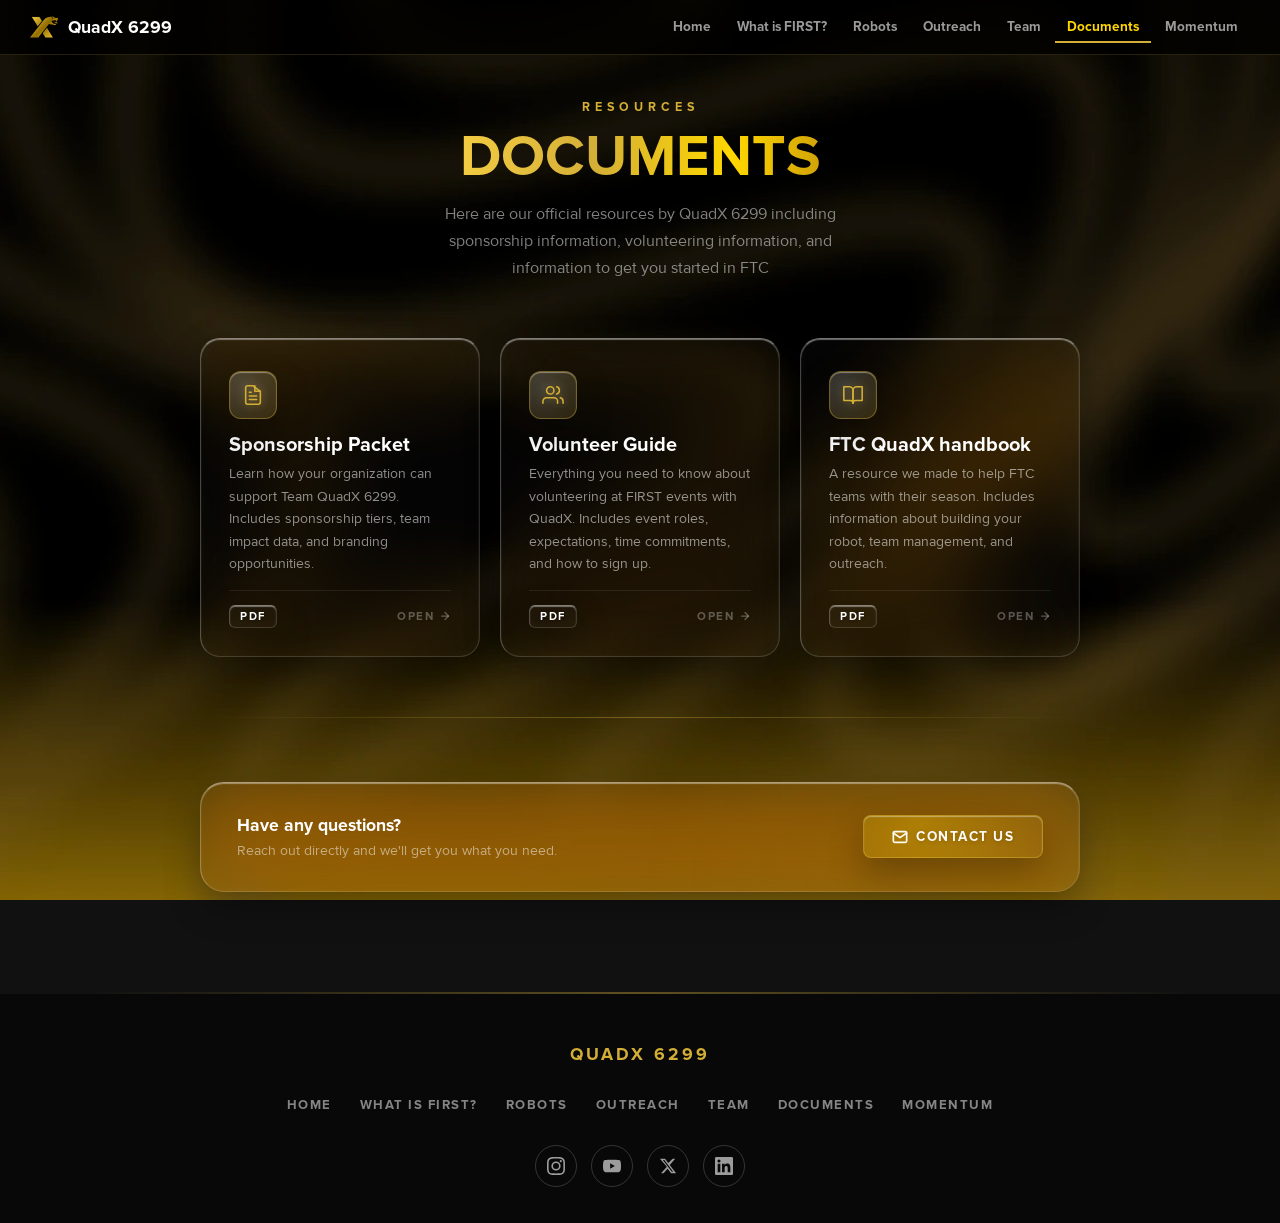
==== commit 684b9c6f: "Add files via upload" ====
--- a/docs.html
+++ b/docs.html
@@ -6,35 +6,8 @@
   <title>Documents – QuadX 6299</title>
   <link rel="icon" type="image/webp" href="GOLD-Logo.webp">
   <script src="shared.js"></script>
+      <link rel="stylesheet" href="style.css">
   <style>
-   @font-face {
-      font-family: 'Proxima Nova';
-      font-weight: 400;
-      font-style: normal;
-      src: url('Proxima-Nova/proximanova_regular.ttf') format('truetype');
-    }
-    @font-face {
-      font-family: 'Proxima Nova';
-      font-weight: 700;
-      font-style: normal;
-      src: url('Proxima-Nova/proximanova_bold.otf') format('opentype');
-    }
-    /* We map 900 to the bold file as well so your heavy titles work */
-    @font-face {
-      font-family: 'Proxima Nova';
-      font-weight: 900;
-      font-style: normal;
-      src: url('Proxima-Nova/proximanova_bold.otf') format('opentype');
-    }
-
-    :root {
-      --font-primary: 'Proxima Nova', Arial, Helvetica, sans-serif;
-      --gold: #D4AF37;
-      --gold2: #FFD700;
-      --nav-h: 55px;
-    }
-
-    *, *::before, *::after { box-sizing: border-box; }
 
     body {
       margin: 0;
@@ -51,352 +24,290 @@
 
     main { padding-top: var(--nav-h); }
 
-    /* ── SCROLL REVEAL ── */
-    @keyframes fadeSlideUp {
-      from { opacity: 0; transform: translateY(32px); }
-      to   { opacity: 1; transform: translateY(0); }
-    }
-    .reveal { opacity: 0; transform: translateY(32px); }
-    .reveal.visible { animation: fadeSlideUp 0.65s cubic-bezier(0.22, 1, 0.36, 1) forwards; }
-    .reveal.d1 { animation-delay: 0.06s; }
-    .reveal.d2 { animation-delay: 0.14s; }
-    .reveal.d3 { animation-delay: 0.22s; }
-    .reveal.d4 { animation-delay: 0.30s; }
-    .reveal.d5 { animation-delay: 0.38s; }
-
-    #docs-page {
-      padding: 60px 5% 100px;
-      display: flex;
-      flex-direction: column;
-      align-items: center;
-    }
-
-    .page-header {
-      text-align: center;
-      margin-bottom: 56px;
-      padding-top: 40px;
-    }
-
-    .section-label {
-      font-size: 0.78rem;
-      font-weight: 700;
-      letter-spacing: 5px;
-      text-transform: uppercase;
-      color: var(--gold);
-      display: block;
-      margin-bottom: 14px;
-    }
-
-    .page-title {
-      font-weight: 900;
-      font-size: clamp(2.4rem, 5vw, 3.6rem);
-      margin: 0 0 14px;
-      line-height: 1;
-      background: linear-gradient(90deg, #ffd748 0%, #D4AF37 40%, #FFD700 70%, #b8860b 100%);
-      -webkit-background-clip: text;
-      -webkit-text-fill-color: transparent;
-      background-clip: text;
-    }
-
-    .page-subtitle {
-      font-size: 1rem;
-      color: rgba(255,255,255,0.5);
-      max-width: 460px;
-      line-height: 1.7;
-      margin: 0 auto;
-    }
-
-    .docs-grid, #document-container {
-      display: grid;
-      grid-template-columns: repeat(auto-fit, minmax(280px, 1fr));
-      gap: 20px;
-      width: 100%;
-      max-width: 880px;
-    }
-
-    .doc-card {
-      position: relative;
-      background: radial-gradient(circle at 50% 0%, rgba(255, 255, 255, 0.12) 0%, rgba(255, 255, 255, 0.03) 100%);
-      backdrop-filter: blur(25px) saturate(180%);
-      -webkit-backdrop-filter: blur(25px) saturate(180%);
-      border: 1px solid rgba(255, 255, 255, 0.25);
-      box-shadow: inset 0 1px 1px rgba(255, 255, 255, 0.3), 0 12px 30px rgba(0, 0, 0, 0.2);
-      border-radius: 20px;
-      padding: 32px 28px 28px;
-      display: flex;
-      flex-direction: column;
-      gap: 14px;
-      color: #fff;
-      overflow: hidden;
-      transition: all 0.4s cubic-bezier(0.25, 1, 0.5, 1);
-    }
-
-    .doc-card::before {
-      content: '';
-      position: absolute;
-      top: 0; left: 0; right: 0;
-      height: 2px;
-      background: linear-gradient(90deg, transparent, rgba(212, 175, 55, 0.8), transparent);
-      opacity: 0;
-      filter: blur(1px);
-      transition: opacity 0.4s ease;
-    }
-
-    .doc-card:hover {
-      transform: translateY(-10px) scale(1.02);
-      border-color: rgba(212, 175, 55, 0.5);
-      background: radial-gradient(circle at 50% 0%, rgba(212, 175, 55, 0.15) 0%, rgba(255, 255, 255, 0.05) 100%);
-      box-shadow: inset 0 1px 2px rgba(255, 255, 255, 0.5), 0 30px 60px rgba(0, 0, 0, 0.4), 0 0 20px rgba(212, 175, 55, 0.15);
-    }
-
-    .doc-card:hover::before { opacity: 1; }
-
-    .doc-icon {
-      width: 48px;
-      height: 48px;
-      border-radius: 12px;
-      display: flex;
-      align-items: center;
-      justify-content: center;
-      background: radial-gradient(circle at 30% 30%, rgba(255, 255, 255, 0.2) 0%, rgba(212, 175, 55, 0.15) 100%);
-      backdrop-filter: blur(12px) saturate(180%);
-      -webkit-backdrop-filter: blur(12px) saturate(180%);
-      border: 1px solid rgba(212, 175, 55, 0.4);
-      box-shadow: inset 0 1.5px 1.5px rgba(255, 255, 255, 0.4), 0 4px 12px rgba(0, 0, 0, 0.15);
-      transition: all 0.4s cubic-bezier(0.25, 1, 0.5, 1);
-    }
-
-    .doc-card:hover .doc-icon {
-      background: radial-gradient(circle at 30% 30%, rgba(255, 255, 255, 0.35) 0%, rgba(212, 175, 55, 0.25) 100%);
-      border-color: rgba(212, 175, 55, 0.8);
-      transform: scale(1.05);
-      box-shadow: inset 0 1.5px 2px rgba(255, 255, 255, 0.5), 0 8px 20px rgba(212, 175, 55, 0.2);
-    }
-
-    .doc-icon svg {
-      width: 22px;
-      height: 22px;
-      stroke: var(--gold);
-      fill: none;
-      stroke-width: 1.7;
-      stroke-linecap: round;
-      stroke-linejoin: round;
-      filter: drop-shadow(0 0 5px rgba(212, 175, 55, 0.4));
-      transition: transform 0.3s ease;
-    }
-
-    .doc-card:hover .doc-icon svg {
-      transform: scale(1.1);
-      filter: drop-shadow(0 0 8px rgba(212, 175, 55, 0.6));
-    }
-
-    .doc-type {
-      font-size: 0.68rem;
-      font-weight: 700;
-      letter-spacing: 3px;
-      text-transform: uppercase;
-      color: var(--gold);
-      opacity: 0.75;
-      margin-bottom: 6px;
-    }
-
-    .doc-name {
-      font-weight: 900;
-      font-size: 1.25rem;
-      margin: 0 0 6px;
-      line-height: 1.2;
-    }
-
-    .doc-desc {
-      font-size: 0.88rem;
-      color: rgba(255,255,255,0.55);
-      line-height: 1.6;
-      margin: 0;
-    }
-
-    .doc-footer {
-      display: flex;
-      align-items: center;
-      justify-content: space-between;
-      padding-top: 14px;
-      border-top: 1px solid rgba(255,255,255,0.08);
-    }
-
-    .doc-format {
-      display: inline-flex;
-      align-items: center;
-      gap: 6px;
-      border-radius: 6px;
-      padding: 4px 10px;
-      font-size: 0.7rem;
-      font-weight: 800;
-      letter-spacing: 1.5px;
-      text-transform: uppercase;
-      background: linear-gradient(135deg, rgba(255, 255, 255, 0.15) 0%, rgba(255, 255, 255, 0.05) 100%);
-      backdrop-filter: blur(10px) saturate(180%);
-      -webkit-backdrop-filter: blur(10px) saturate(180%);
-      border: 1px solid rgba(255, 255, 255, 0.3);
-      box-shadow: inset 0 1px 0.5px rgba(255, 255, 255, 0.4), 0 2px 8px rgba(0, 0, 0, 0.1);
-      text-shadow: 0 1px 2px rgba(0, 0, 0, 0.2);
-      transition: all 0.3s ease;
-    }
-
-    .doc-card:hover .doc-format {
-      border-color: rgba(212, 175, 55, 0.5);
-      background: rgba(212, 175, 55, 0.1);
-      text-shadow: 0 0 8px rgba(212, 175, 55, 0.3);
-    }
-
-    .doc-arrow {
-      display: inline-flex;
-      align-items: center;
-      gap: 5px;
-      font-size: 0.72rem;
-      font-weight: 700;
-      letter-spacing: 1.5px;
-      text-transform: uppercase;
-      color: rgba(255,255,255,0.3);
-      transition: all 0.2s;
-    }
-
-    .doc-arrow svg {
-      width: 12px;
-      height: 12px;
-      stroke: currentColor;
-      fill: none;
-      stroke-width: 2.5;
-      stroke-linecap: round;
-      stroke-linejoin: round;
-      transition: transform 0.2s;
-    }
-
-    .doc-card:hover .doc-arrow { color: var(--gold); gap: 8px; }
-    .doc-card:hover .doc-arrow svg { transform: translateX(2px); }
-
-    .gold-divider, .section-divider {
-      width: 90%;
-      max-width: 880px;
-      height: 1px;
-      background: linear-gradient(90deg, transparent, rgba(212,175,55,0.4), transparent);
-      border: none;
-      margin: 60px auto 0;
-    }
-
-    .section-divider { max-width: 1100px; margin: 0 auto; }
-
-    
-
-    .contact-nudge {
-      margin-top: 64px;
-      width: 100%;
-      max-width: 880px;
-      background: radial-gradient(circle at 50% 0%, rgba(255, 255, 255, 0.12) 0%, rgba(255, 255, 255, 0.04) 100%);
-      backdrop-filter: blur(25px) saturate(180%);
-      -webkit-backdrop-filter: blur(25px) saturate(180%);
-      border: 1px solid rgba(255, 255, 255, 0.25);
-      box-shadow: inset 0 1px 1px rgba(255, 255, 255, 0.3), 0 15px 35px rgba(0, 0, 0, 0.25);
-      border-radius: 24px;
-      padding: 32px 36px;
-      display: flex;
-      align-items: center;
-      justify-content: space-between;
-      gap: 24px;
-      flex-wrap: wrap;
-      position: relative;
-    }
-
-    .contact-nudge::after {
-      content: '';
-      position: absolute;
-      inset: 0;
-      border-radius: inherit;
-      background: radial-gradient(circle at 100% 100%, rgba(212, 175, 55, 0.08), transparent 50%);
-      pointer-events: none;
-    }
-
-    .nudge-text h3 {
-      font-weight: 900;
-      font-size: 1.1rem;
-      margin: 0 0 6px;
-    }
-
-    .nudge-text p {
-      font-size: 0.9rem;
-      color: rgba(255,255,255,0.5);
-      margin: 0;
-    }
-
-    .nudge-btn {
-      display: inline-flex;
-      align-items: center;
-      gap: 8px;
-      padding: 12px 28px;
-      background: radial-gradient(circle at 30% 0%, rgba(255, 215, 0, 0.4) 0%, rgba(212, 175, 55, 0.2) 100%);
-      backdrop-filter: blur(12px) saturate(180%);
-      -webkit-backdrop-filter: blur(12px) saturate(180%);
-      border: 1px solid rgba(212, 175, 55, 0.6);
-      box-shadow: inset 0 1.5px 1.5px rgba(255, 255, 255, 0.4), inset 0 0 10px rgba(212, 175, 55, 0.2), 0 4px 20px rgba(0, 0, 0, 0.2);
-      color: #fff;
-      text-shadow: 0 1px 4px rgba(0, 0, 0, 0.2);
-      font-weight: 800;
-      font-size: 0.85rem;
-      letter-spacing: 1.5px;
-      text-transform: uppercase;
-      border-radius: 8px;
-      white-space: nowrap;
-      transition: all 0.3s cubic-bezier(0.25, 1, 0.5, 1);
-    }
-
-    .nudge-btn:hover {
-      transform: translateY(-4px) scale(1.02);
-      background: radial-gradient(circle at 30% 0%, rgba(255, 215, 0, 0.5) 0%, rgba(212, 175, 55, 0.3) 100%);
-      border-color: rgba(212, 175, 55, 0.9);
-      box-shadow: inset 0 1.5px 2px rgba(255, 255, 255, 0.6), 0 12px 24px rgba(212, 175, 55, 0.3);
-    }
-
-    .flyer-wrap { display: flex; justify-content: center; }
-
-    .flyer-frame {
-      width: 100%;
-      max-width: 420px;
-      aspect-ratio: 4 / 5;
-      border-radius: 18px;
-      overflow: hidden;
-      border: 1px solid rgba(212,175,55,0.25);
-      box-shadow: 0 12px 48px rgba(0,0,0,0.5), 0 0 0 1px rgba(212,175,55,0.08);
-      background: rgba(255,255,255,0.04);
-      transition: transform 0.35s cubic-bezier(0.22,1,0.36,1), box-shadow 0.35s ease;
-    }
-
-    .flyer-frame:hover {
-      transform: translateY(-6px) scale(1.012);
-      box-shadow: 0 20px 64px rgba(0,0,0,0.6), 0 0 0 1px rgba(212,175,55,0.22);
-    }
-
-    .flyer-img { width: 100%; height: 100%; object-fit: cover; display: block; }
-
-    .flyer-placeholder {
-      width: 100%; height: 100%;
-      display: flex;
-      flex-direction: column;
-      align-items: center;
-      justify-content: center;
-      gap: 16px;
-      color: rgba(255,255,255,0.3);
-      font-size: 0.9rem;
-      text-align: center;
-      padding: 24px;
-      border: 2px dashed rgba(212,175,55,0.2);
-      border-radius: 18px;
-    }
-
-    .flyer-placeholder svg { width: 48px; height: 48px; opacity: 0.35; stroke: var(--gold); }
-
-    @media (max-width: 620px) {
-      .docs-grid, #document-container { grid-template-columns: 1fr; }
-      .contact-nudge { flex-direction: column; text-align: center; }
-      .flyer-frame { max-width: 320px; }
-    }
+    /* --- CLEANED DOCUMENTS CSS --- */
+
+/* 1. SCROLL REVEAL (Staggered timing unified in previous turn) */
+@keyframes fadeSlideUp {
+  from { opacity: 0; transform: translateY(32px); }
+  to   { opacity: 1; transform: translateY(0); }
+}
+.reveal { opacity: 0; transform: translateY(32px); }
+.reveal.visible { animation: fadeSlideUp 0.65s cubic-bezier(0.22, 1, 0.36, 1) forwards; }
+.reveal.d1 { animation-delay: 0.1s; }
+.reveal.d2 { animation-delay: 0.2s; }
+.reveal.d3 { animation-delay: 0.3s; }
+.reveal.d4 { animation-delay: 0.4s; }
+.reveal.d5 { animation-delay: 0.5s; }
+
+#docs-page {
+  padding: 60px 5% 100px;
+  display: flex;
+  flex-direction: column;
+  align-items: center;
+}
+
+.page-header {
+  text-align: center;
+  margin-bottom: 56px;
+  padding-top: 40px;
+}
+
+.section-label {
+  font-size: 0.78rem;
+  font-weight: 700;
+  letter-spacing: 5px;
+  text-transform: uppercase;
+  color: var(--gold);
+  display: block;
+  margin-bottom: 14px;
+}
+
+.page-title {
+  font-weight: 900;
+  font-size: clamp(2.4rem, 5vw, 3.6rem);
+  margin: 0 0 14px;
+  line-height: 1;
+  background: linear-gradient(90deg, #ffd748 0%, #D4AF37 40%, #FFD700 70%, #b8860b 100%);
+  -webkit-background-clip: text;
+  background-clip: text;
+  -webkit-text-fill-color: transparent;
+}
+
+.page-subtitle {
+  font-size: 1rem;
+  color: rgba(255,255,255,0.5);
+  max-width: 460px;
+  line-height: 1.7;
+  margin: 0 auto;
+}
+
+.docs-grid, #document-container {
+  display: grid;
+  grid-template-columns: repeat(auto-fit, minmax(280px, 1fr));
+  gap: 20px;
+  width: 100%;
+  max-width: 880px;
+}
+
+/* 2. DOC CARD (Layout only - inherit Glass look) */
+.doc-card {
+  position: relative;
+  border-radius: 20px;
+  padding: 32px 28px 28px;
+  display: flex;
+  flex-direction: column;
+  gap: 14px;
+  color: #fff;
+  overflow: hidden;
+}
+
+/* Specific Doc Hover Overlays */
+.doc-card::before {
+  content: '';
+  position: absolute;
+  top: 0; left: 0; right: 0;
+  height: 2px;
+  background: linear-gradient(90deg, transparent, rgba(212, 175, 55, 0.8), transparent);
+  opacity: 0;
+  filter: blur(1px);
+  transition: opacity 0.4s ease;
+}
+
+.doc-card:hover {
+  /* scale/translate merged with glass-effect hover */
+  border-color: rgba(212, 175, 55, 0.5);
+  background: radial-gradient(circle at 50% 0%, rgba(212, 175, 55, 0.15) 0%, rgba(255, 255, 255, 0.05) 100%);
+}
+
+.doc-card:hover::before { opacity: 1; }
+
+/* 3. DOC ICON */
+.doc-icon {
+  width: 48px;
+  height: 48px;
+  border-radius: 12px;
+  display: flex;
+  align-items: center;
+  justify-content: center;
+  background: radial-gradient(circle at 30% 30%, rgba(255, 255, 255, 0.2) 0%, rgba(212, 175, 55, 0.15) 100%);
+  border-color: rgba(212, 175, 55, 0.4);
+}
+
+.doc-card:hover .doc-icon {
+  background: radial-gradient(circle at 30% 30%, rgba(255, 255, 255, 0.35) 0%, rgba(212, 175, 55, 0.25) 100%);
+  border-color: rgba(212, 175, 55, 0.8);
+  transform: scale(1.05);
+}
+
+.doc-icon svg {
+  width: 22px;
+  height: 22px;
+  stroke: var(--gold);
+  fill: none;
+  stroke-width: 1.7;
+  stroke-linecap: round;
+  stroke-linejoin: round;
+  filter: drop-shadow(0 0 5px rgba(212, 175, 55, 0.4));
+  transition: transform 0.3s ease;
+}
+
+.doc-card:hover .doc-icon svg {
+  transform: scale(1.1);
+  filter: drop-shadow(0 0 8px rgba(212, 175, 55, 0.6));
+}
+
+.doc-type {
+  font-size: 0.68rem;
+  font-weight: 700;
+  letter-spacing: 3px;
+  text-transform: uppercase;
+  color: var(--gold);
+  opacity: 0.75;
+  margin-bottom: 6px;
+}
+
+.doc-name {
+  font-weight: 900;
+  font-size: 1.25rem;
+  margin: 0 0 6px;
+  line-height: 1.2;
+}
+
+.doc-desc {
+  font-size: 0.88rem;
+  color: rgba(255,255,255,0.55);
+  line-height: 1.6;
+  margin: 0;
+}
+
+.doc-footer {
+  display: flex;
+  align-items: center;
+  justify-content: space-between;
+  padding-top: 14px;
+  border-top: 1px solid rgba(255,255,255,0.08);
+}
+
+/* 4. DOC FORMAT TAG */
+.doc-format {
+  display: inline-flex;
+  align-items: center;
+  gap: 6px;
+  border-radius: 6px;
+  padding: 4px 10px;
+  font-size: 0.7rem;
+  font-weight: 800;
+  letter-spacing: 1.5px;
+  text-transform: uppercase;
+  text-shadow: 0 1px 2px rgba(0, 0, 0, 0.2);
+}
+
+.doc-card:hover .doc-format {
+  border-color: rgba(212, 175, 55, 0.5);
+  background: rgba(212, 175, 55, 0.1);
+}
+
+.doc-arrow {
+  display: inline-flex;
+  align-items: center;
+  gap: 5px;
+  font-size: 0.72rem;
+  font-weight: 700;
+  letter-spacing: 1.5px;
+  text-transform: uppercase;
+  color: rgba(255,255,255,0.3);
+  transition: all 0.2s;
+}
+
+.doc-arrow svg {
+  width: 12px;
+  height: 12px;
+  stroke: currentColor;
+  fill: none;
+  stroke-width: 2.5;
+  stroke-linecap: round;
+  stroke-linejoin: round;
+  transition: transform 0.2s;
+}
+
+.doc-card:hover .doc-arrow { color: var(--gold); gap: 8px; }
+.doc-card:hover .doc-arrow svg { transform: translateX(2px); }
+
+.gold-divider, .section-divider {
+  width: 90%;
+  max-width: 880px;
+  height: 1px;
+  background: linear-gradient(90deg, transparent, rgba(212,175,55,0.4), transparent);
+  border: none;
+  margin: 60px auto 0;
+}
+
+.section-divider { max-width: 1100px; margin: 0 auto; }
+
+/* 5. CONTACT NUDGE (Layout) */
+.contact-nudge {
+  margin-top: 64px;
+  width: 100%;
+  max-width: 880px;
+  border-radius: 24px;
+  padding: 32px 36px;
+  display: flex;
+  align-items: center;
+  justify-content: space-between;
+  gap: 24px;
+  flex-wrap: wrap;
+  position: relative;
+}
+
+.contact-nudge::after {
+  content: '';
+  position: absolute;
+  inset: 0;
+  border-radius: inherit;
+  background: radial-gradient(circle at 100% 100%, rgba(212, 175, 55, 0.08), transparent 50%);
+  pointer-events: none;
+}
+
+.nudge-text h3 {
+  font-weight: 900;
+  font-size: 1.1rem;
+  margin: 0 0 6px;
+}
+
+.nudge-text p {
+  font-size: 0.9rem;
+  color: rgba(255,255,255,0.5);
+  margin: 0;
+}
+
+/* 6. NUDGE BUTTON */
+.nudge-btn {
+  display: inline-flex;
+  align-items: center;
+  gap: 8px;
+  padding: 12px 28px;
+  color: #fff;
+  text-shadow: 0 1px 4px rgba(0, 0, 0, 0.2);
+  font-weight: 800;
+  font-size: 0.85rem;
+  letter-spacing: 1.5px;
+  text-transform: uppercase;
+  border-radius: 8px;
+  white-space: nowrap;
+  background: radial-gradient(circle at 30% 0%, rgba(255, 215, 0, 0.3) 0%, rgba(212, 175, 55, 0.1) 100%);
+  border-color: rgba(212, 175, 55, 0.5);
+}
+
+.nudge-btn:hover {
+  background: radial-gradient(circle at 30% 0%, rgba(255, 215, 0, 0.5) 0%, rgba(212, 175, 55, 0.3) 100%);
+  border-color: rgba(212, 175, 55, 0.9);
+}
+
+@media (max-width: 620px) {
+  .docs-grid, #document-container { grid-template-columns: 1fr; }
+  .contact-nudge { flex-direction: column; text-align: center; }
+}
+
   </style>
 </head>
 <body>
@@ -421,12 +332,12 @@
     <hr class="gold-divider reveal">
 
     <!-- ── CONTACT NUDGE ── -->
-    <div class="contact-nudge reveal">
+    <div class="contact-nudge glass-effect reveal">
       <div class="nudge-text">
         <h3>Have any questions?</h3>
         <p>Reach out directly and we'll get you what you need.</p>
       </div>
-      <a href="mailto:teamquadx6299@gmail.com" class="nudge-btn">
+      <a href="mailto:teamquadx6299@gmail.com" class="nudge-btn glass-effect">
         <svg width="16" height="16" viewBox="0 0 24 24" fill="none" stroke="currentColor" stroke-width="2.5" stroke-linecap="round" stroke-linejoin="round"><path d="M4 4h16c1.1 0 2 .9 2 2v12c0 1.1-.9 2-2 2H4c-1.1 0-2-.9-2-2V6c0-1.1.9-2 2-2z"/><polyline points="22,6 12,13 2,6"/></svg>
         Contact Us
       </a>
--- a/style.css
+++ b/style.css
@@ -0,0 +1,59 @@
+@font-face {
+  font-family: 'Proxima Nova';
+  src: url('Proxima-Nova/proximanova_regular.ttf') format('truetype');
+  font-weight: 400;
+  font-style: normal;
+}
+
+@font-face {
+  font-family: 'Proxima Nova';
+  src: url('Proxima-Nova/proximanova_bold.otf') format('opentype');
+  font-weight: 700;
+  font-style: normal;
+}
+
+/* If you don't have a separate Black/900 file, 
+   using the Bold file for 900 is fine as a fallback */
+@font-face {
+  font-family: 'Proxima Nova';
+  src: url('Proxima-Nova/proximanova_bold.otf') format('opentype');
+  font-weight: 900;
+  font-style: normal;
+}
+
+:root {
+      --font-primary: 'Proxima Nova', Arial, Helvetica, sans-serif;
+      --gold:  #D4AF37;
+      --gold2: #FFD700;
+      --nav-h: 55px;
+    }
+
+    *, *::before, *::after { box-sizing: border-box; }
+
+.glass-effect {
+  /* 1. Ultra-Low Opacity (Removes the 'frosted' haze) */
+  background: rgba(255, 255, 255, 0.015); 
+  
+  /* 2. High Refraction (Apple VisionOS Style) */
+  /* Higher saturation (210%) makes the colors behind the glass pop */
+  backdrop-filter: blur(40px) saturate(210%) brightness(110%);
+  -webkit-backdrop-filter: blur(40px) saturate(210%) brightness(110%);
+  
+  /* 3. Sharp Specular Edges (Defines the shape without opacity) */
+  border: 1px solid rgba(255, 255, 255, 0.15);
+  border-top: 1px solid rgba(255, 255, 255, 0.45); 
+  border-left: 1px solid rgba(255, 255, 255, 0.25);
+  
+  /* 4. Deep Refraction Shadows */
+  box-shadow: 
+    0 15px 35px 0 rgba(0, 0, 0, 0.3),
+    inset 0 1px 1px rgba(255, 255, 255, 0.4), /* Sharp top 'hit' of light */
+    inset 0 0 20px rgba(255, 255, 255, 0.02); 
+    
+  transition: all 0.5s cubic-bezier(0.16, 1, 0.3, 1);
+  
+  /* Performance fixes */
+  -webkit-transform: translateZ(0);
+  transform: translateZ(0);
+  backface-visibility: hidden;
+}
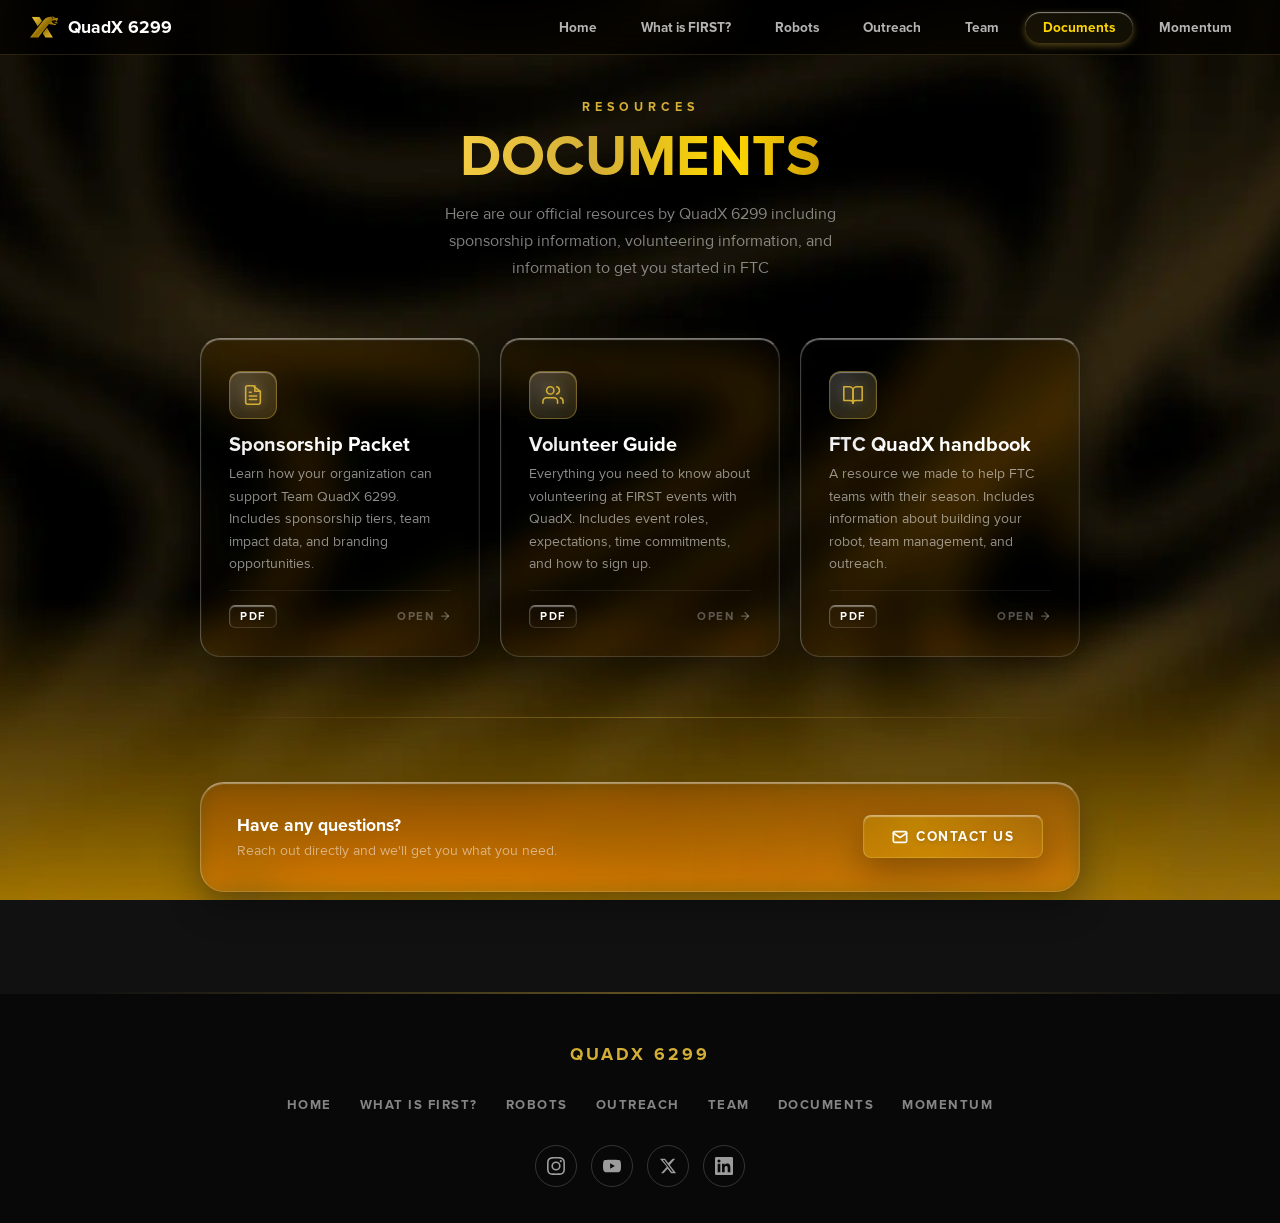
==== commit 68e5152d: "Add files via upload" ====
--- a/docs.html
+++ b/docs.html
@@ -9,20 +9,9 @@
       <link rel="stylesheet" href="style.css">
   <style>
 
-    body {
-      margin: 0;
-      overflow-x: hidden;
-      min-height: 100vh;
-      font-family: var(--font-primary);
-      color: #fff;
-      background: #111 url(website-background.webp) no-repeat center center fixed;
-      background-size: cover;
-    }
-
     /* Restores your global link color without the extra style tag in the body */
     a { color: white; text-decoration: none; }
 
-    main { padding-top: var(--nav-h); }
 
     /* --- CLEANED DOCUMENTS CSS --- */
 
@@ -296,6 +285,8 @@
   white-space: nowrap;
   background: radial-gradient(circle at 30% 0%, rgba(255, 215, 0, 0.3) 0%, rgba(212, 175, 55, 0.1) 100%);
   border-color: rgba(212, 175, 55, 0.5);
+  border-top: 1px solid rgba(255, 255, 255, 0.45); 
+  border-left: 1px solid rgba(255, 255, 255, 0.25);
 }
 
 .nudge-btn:hover {
--- a/style.css
+++ b/style.css
@@ -30,30 +30,45 @@
 
     *, *::before, *::after { box-sizing: border-box; }
 
+    html, body {
+      margin: 0; padding: 0;
+      overflow-x: hidden;
+      min-height: 100vh;
+      font-family: var(--font-primary);
+      color: #fff;
+      background-color: #111;
+    }
+
+    body {
+      background-image: url(website-background.webp);
+      background-size: cover;
+      background-position: center;
+      background-repeat: no-repeat;
+      background-attachment: fixed;
+    }
+
+    main { padding-top: var(--nav-h);       align-items: center; align-items: center;
+      justify-content: center;      display: flex;}
+
 .glass-effect {
-  /* 1. Ultra-Low Opacity (Removes the 'frosted' haze) */
-  background: rgba(255, 255, 255, 0.015); 
-  
-  /* 2. High Refraction (Apple VisionOS Style) */
-  /* Higher saturation (210%) makes the colors behind the glass pop */
-  backdrop-filter: blur(40px) saturate(210%) brightness(110%);
-  -webkit-backdrop-filter: blur(40px) saturate(210%) brightness(110%);
-  
-  /* 3. Sharp Specular Edges (Defines the shape without opacity) */
-  border: 1px solid rgba(255, 255, 255, 0.15);
-  border-top: 1px solid rgba(255, 255, 255, 0.45); 
-  border-left: 1px solid rgba(255, 255, 255, 0.25);
-  
-  /* 4. Deep Refraction Shadows */
-  box-shadow: 
-    0 15px 35px 0 rgba(0, 0, 0, 0.3),
-    inset 0 1px 1px rgba(255, 255, 255, 0.4), /* Sharp top 'hit' of light */
-    inset 0 0 20px rgba(255, 255, 255, 0.02); 
-    
-  transition: all 0.5s cubic-bezier(0.16, 1, 0.3, 1);
-  
-  /* Performance fixes */
-  -webkit-transform: translateZ(0);
-  transform: translateZ(0);
-  backface-visibility: hidden;
-}
+   /* 1. Ultra-Low Opacity (Removes the 'frosted' haze) */ 
+   background: rgba(255, 255, 255, 0); 
+   /* 2. High Refraction (Apple VisionOS Style) */ 
+   /* Higher saturation (210%) makes the colors behind the glass pop */ 
+   backdrop-filter: blur(10px) saturate(190%) brightness(110%); 
+   -webkit-backdrop-filter: blur(1px) saturate(190%) brightness(110%); 
+   /* 3. Sharp Specular Edges (Defines the shape without opacity) */ 
+   border: 1px solid rgba(255, 255, 255, 0.15); 
+   border-top: 1px solid rgba(255, 255, 255, 0.45); 
+   border-left: 1px solid rgba(255, 255, 255, 0.25); 
+   /* 4. Deep Refraction Shadows */ 
+   box-shadow: 0 15px 35px 0 rgba(0, 0, 0, 0.3), 
+   inset 0 1px 1px rgba(255, 255, 255, 0.4), 
+   /* Sharp top 'hit' of light */ 
+   inset 0 0 20px rgba(255, 255, 255, 0.02); 
+   transition: all 0.5s cubic-bezier(0.16, 1, 0.3, 1); 
+   /* Performance fixes */ 
+   -webkit-transform: translateZ(0); 
+   transform: translateZ(0); 
+   backface-visibility: hidden; 
+  }
